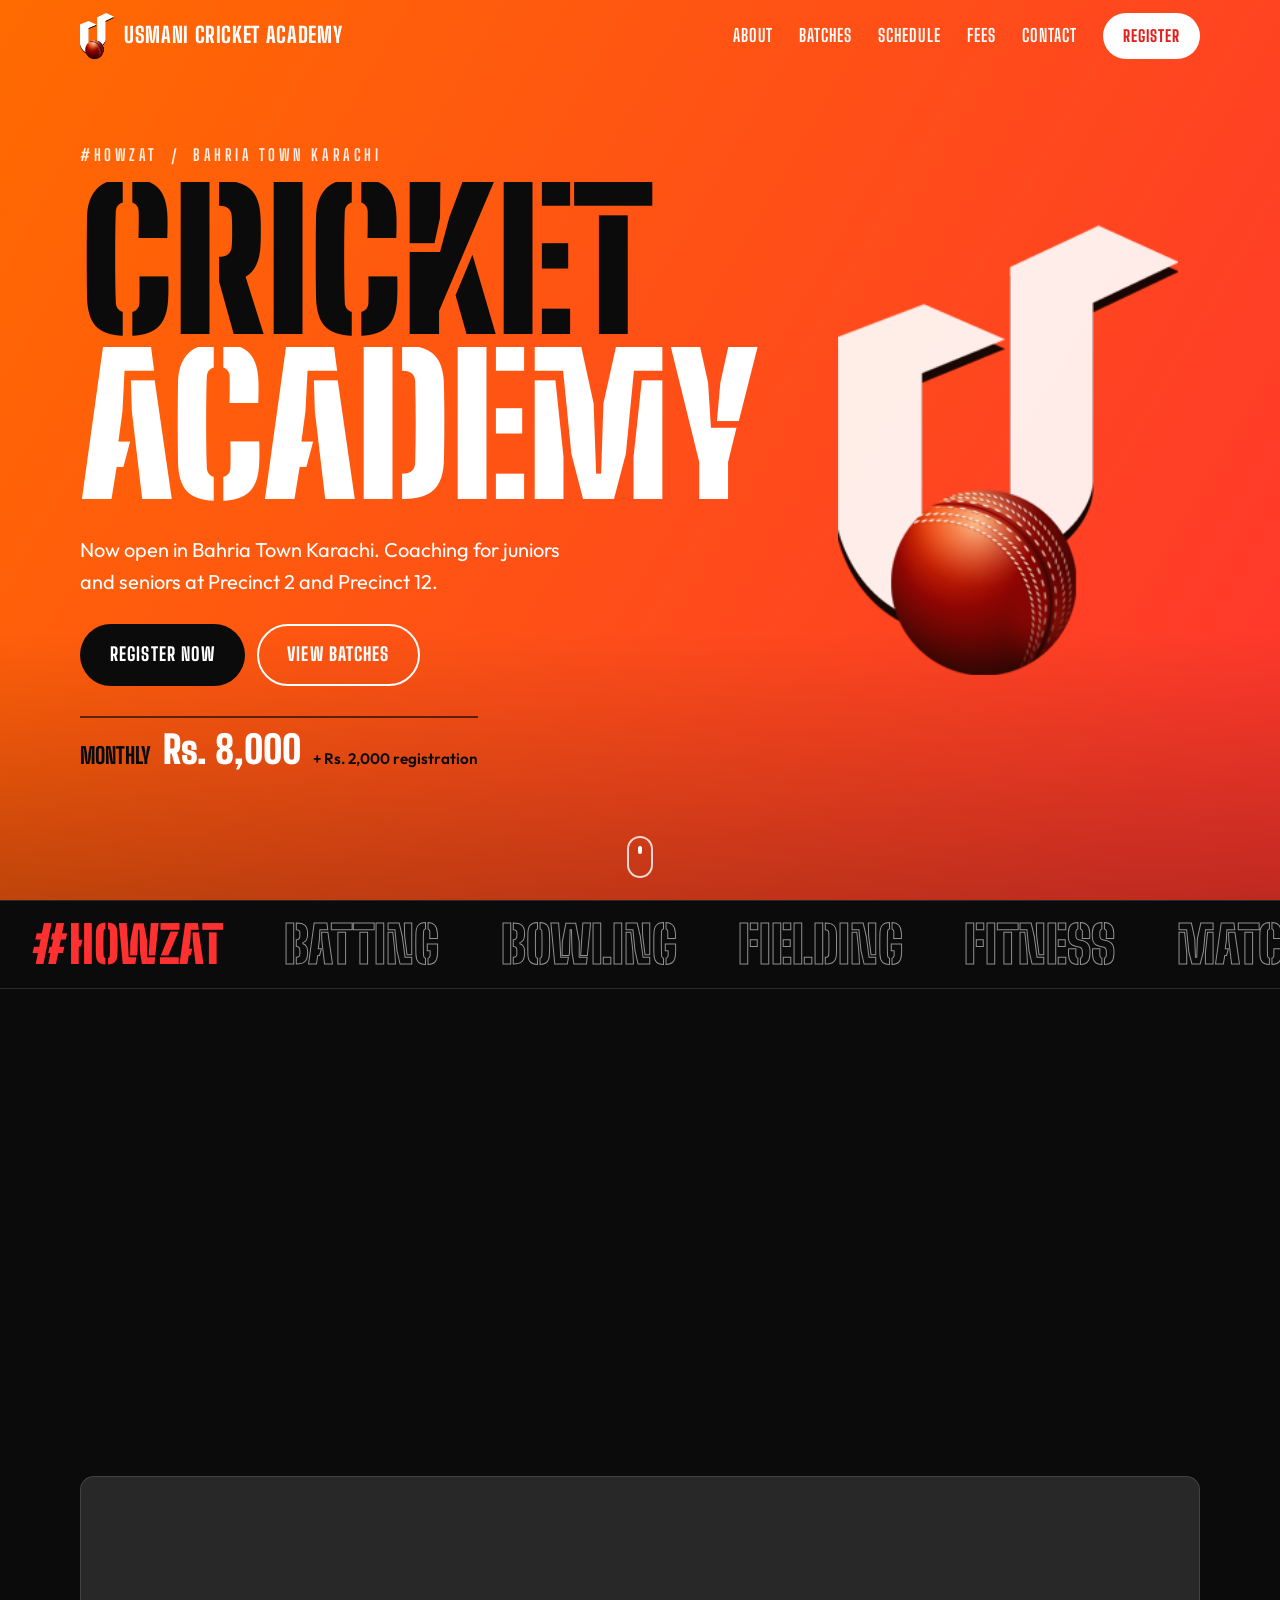
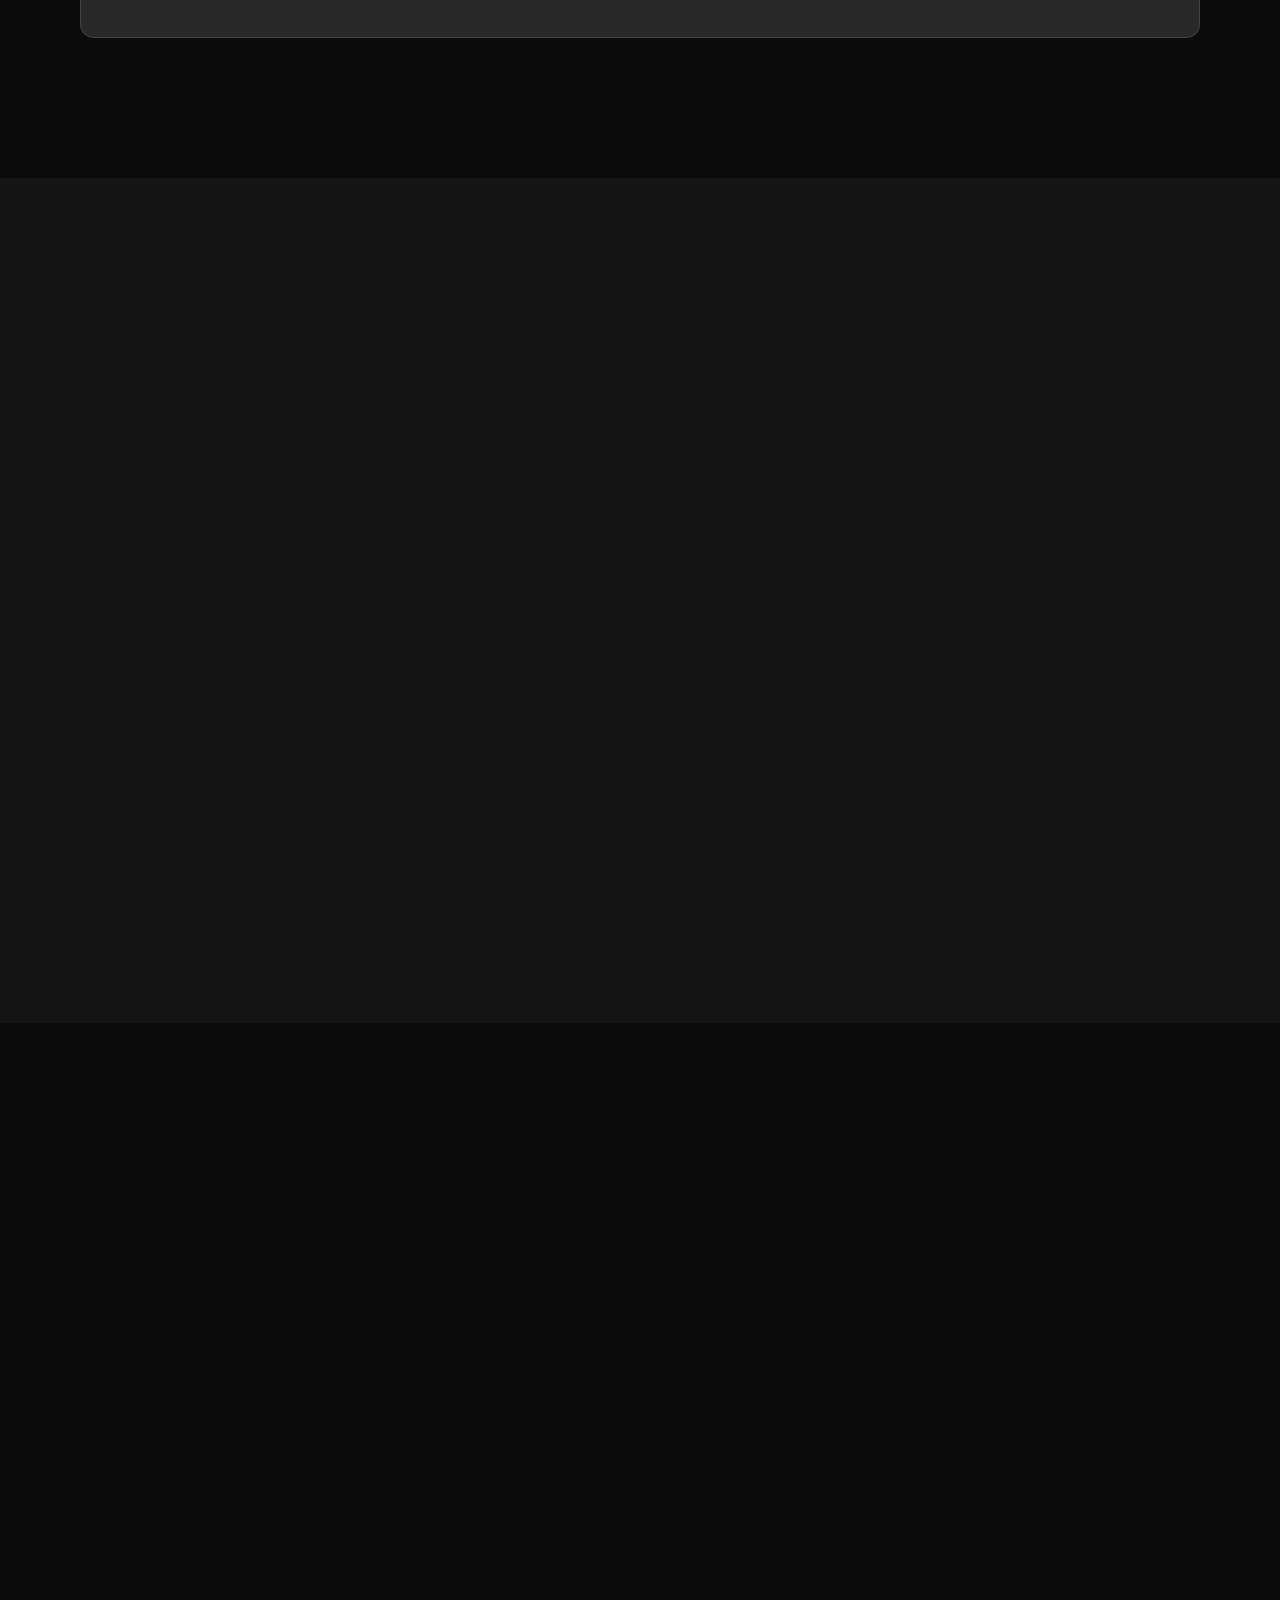
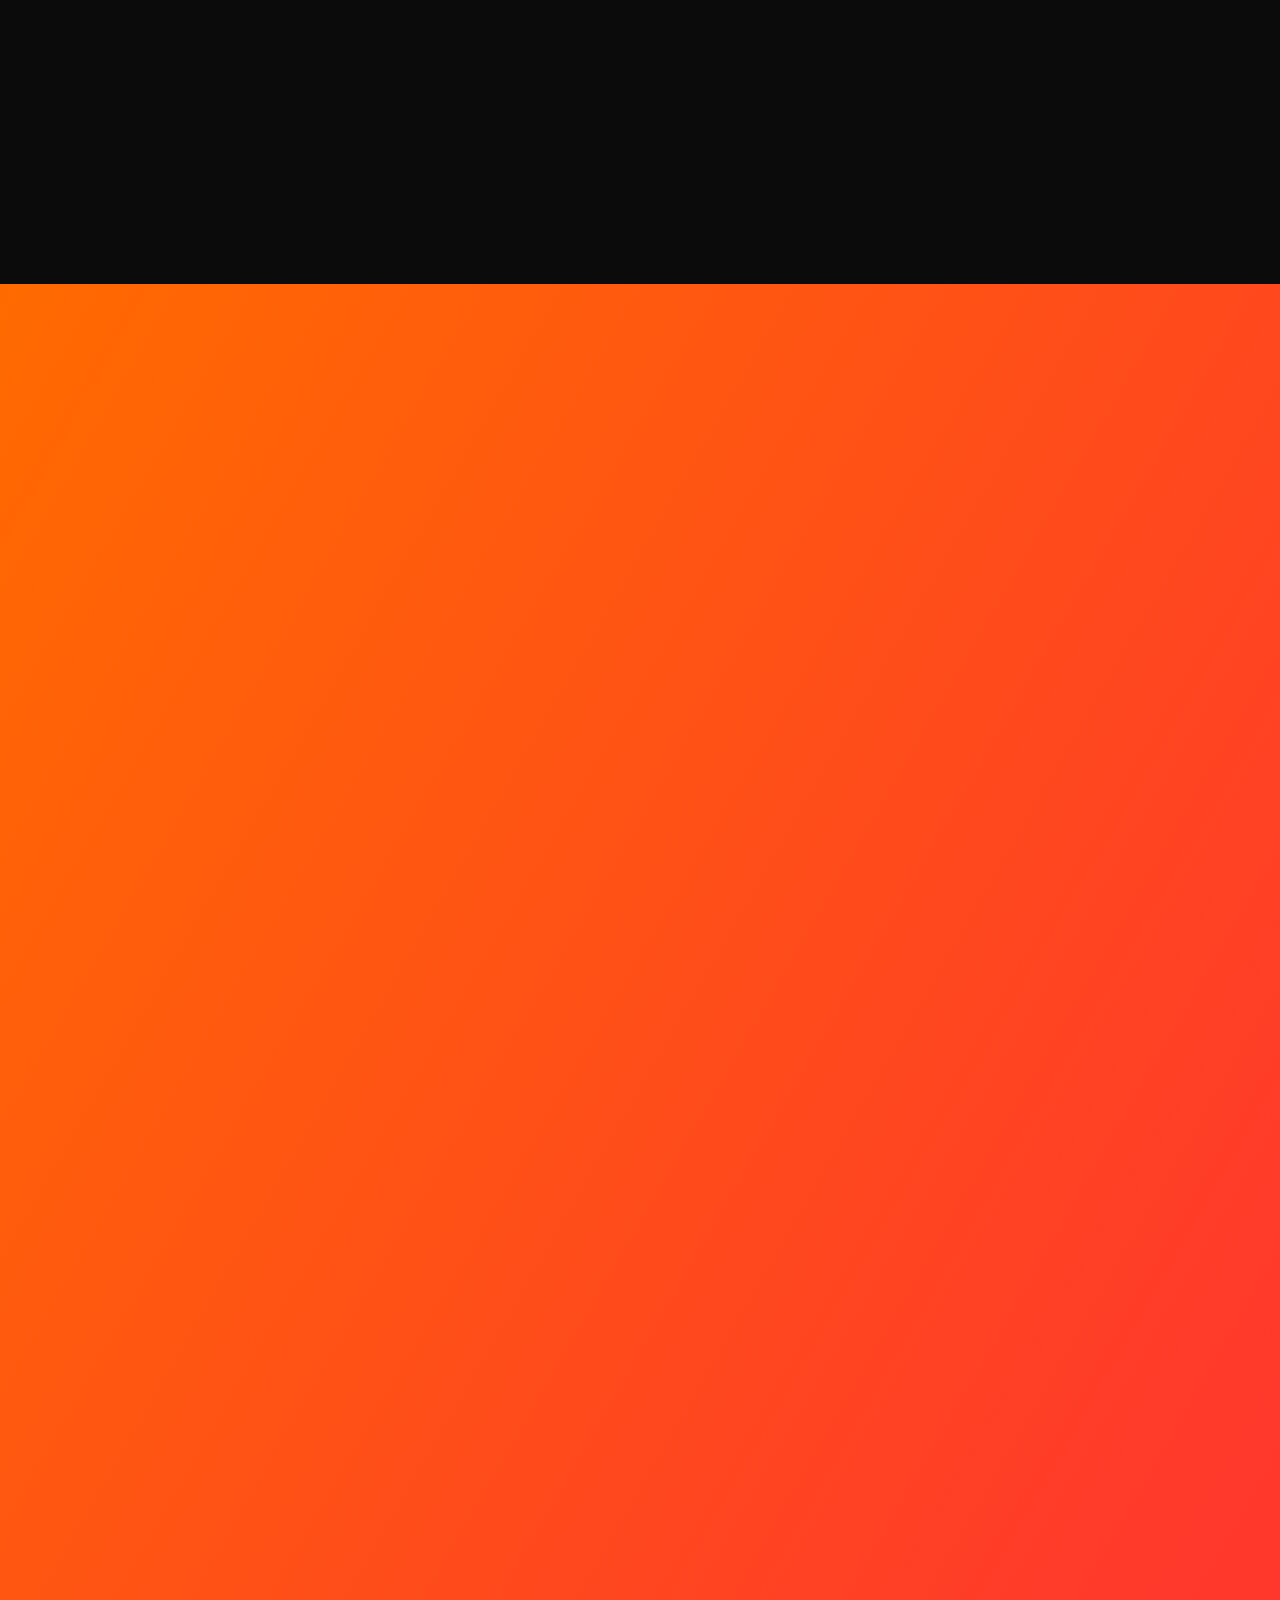
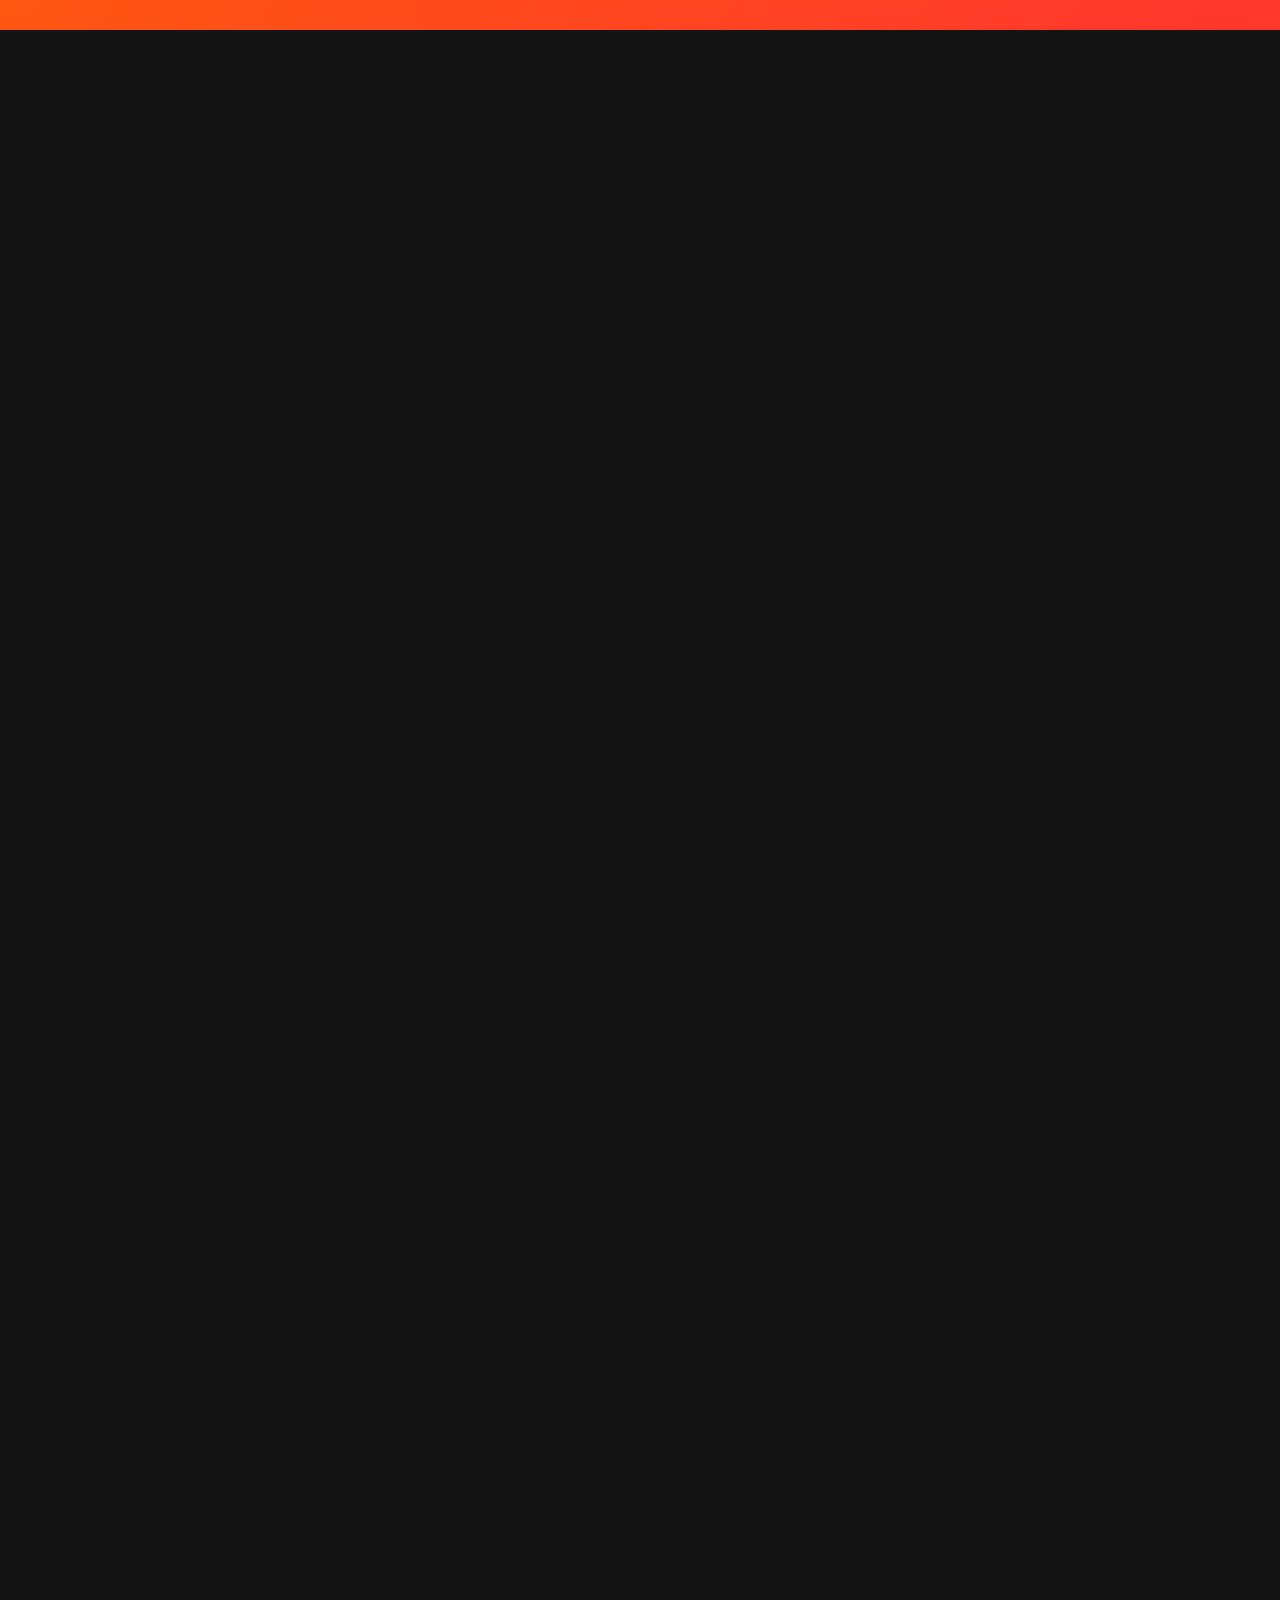
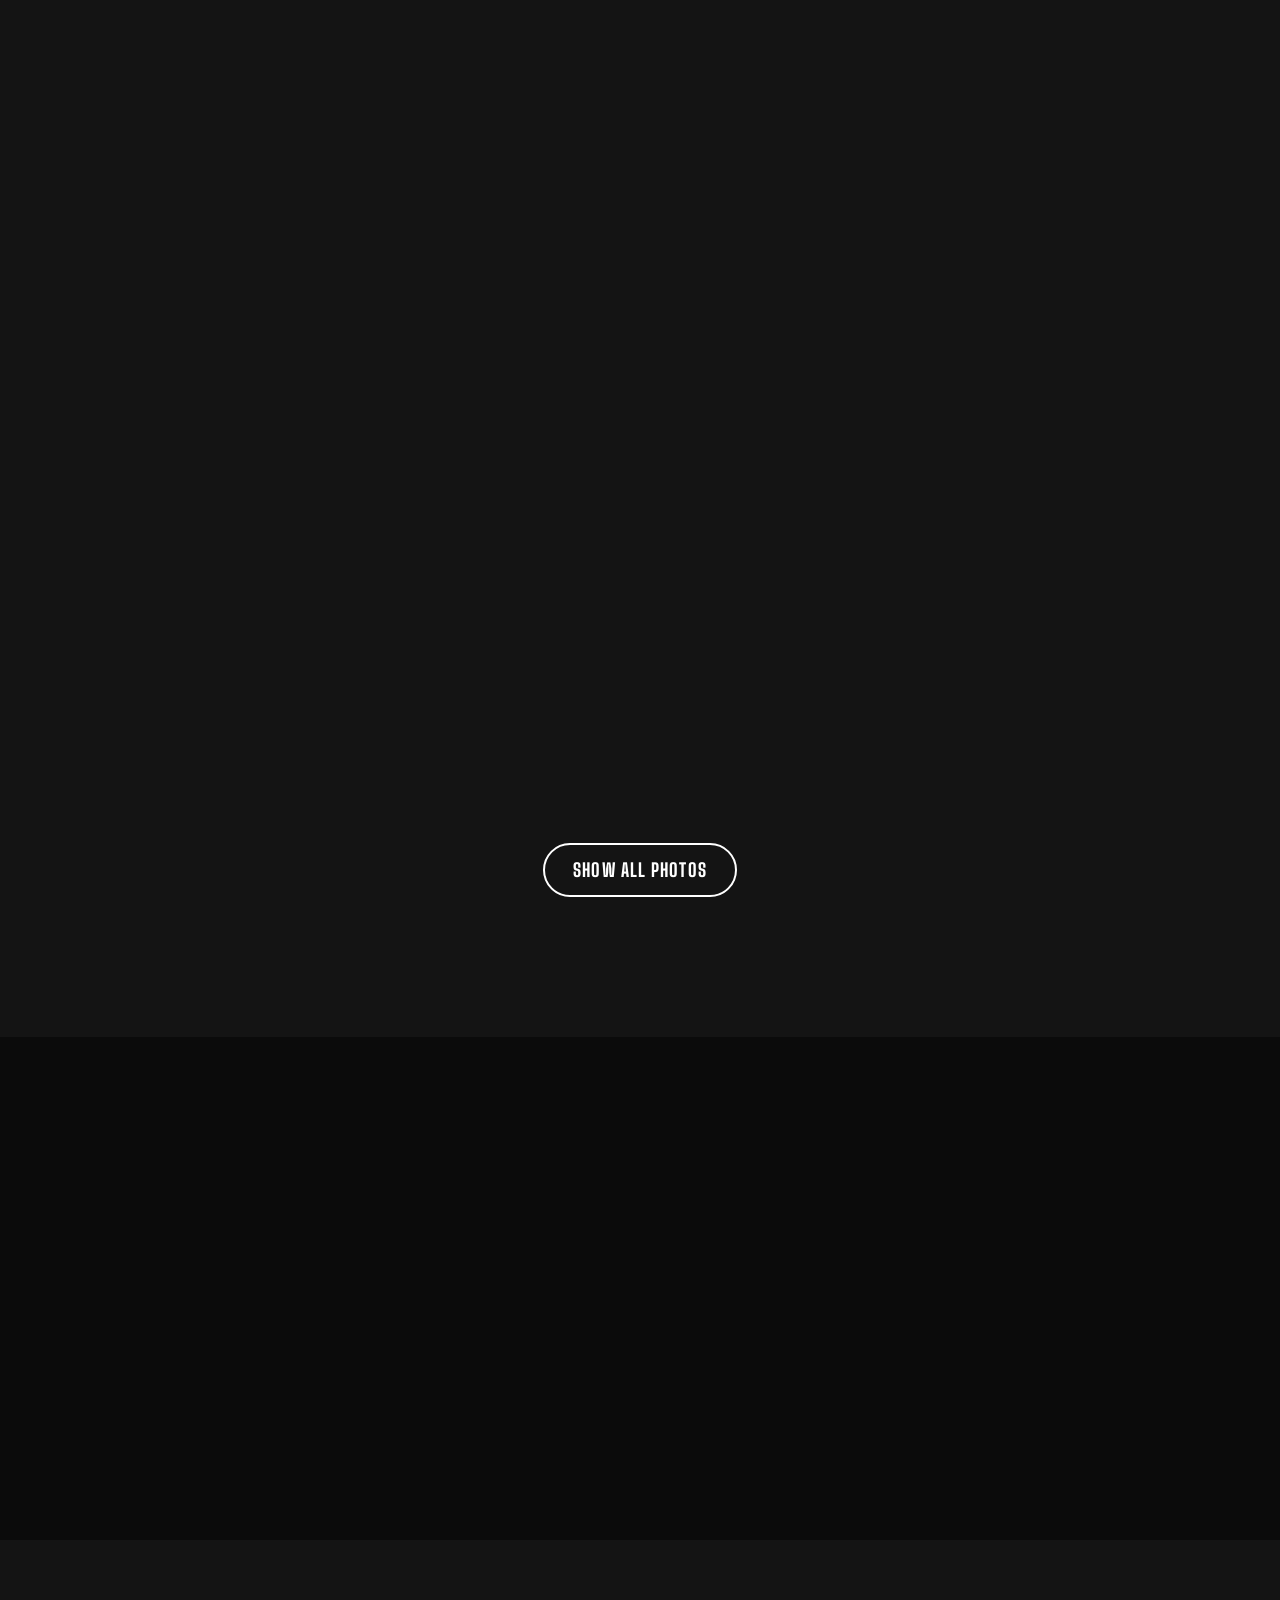
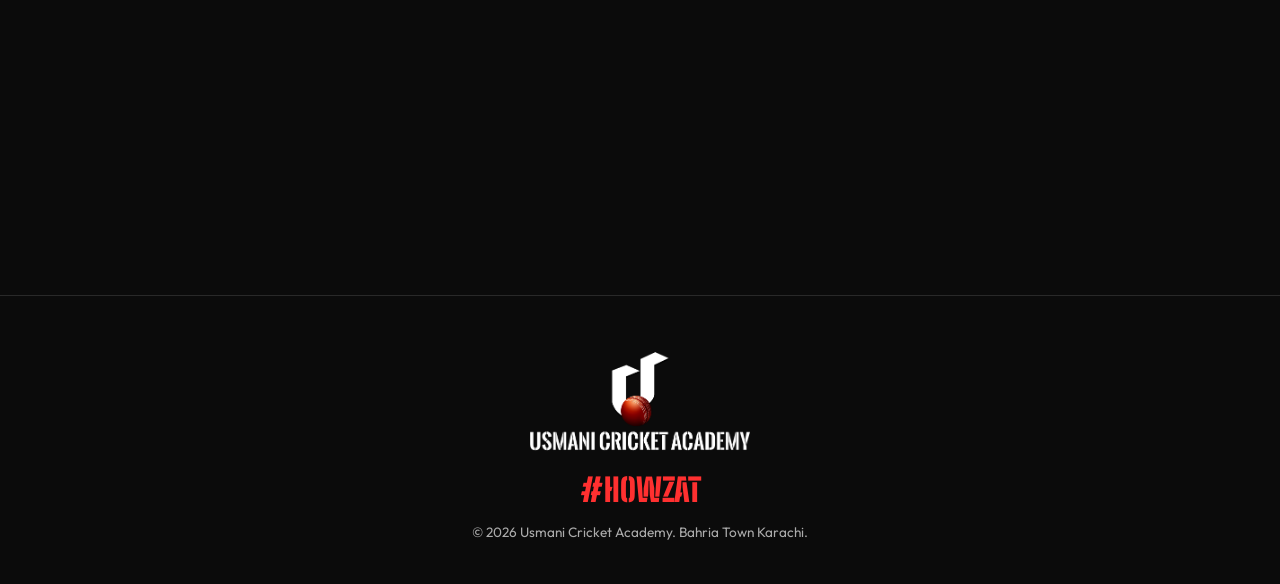
==== public_html/index.html @ 47848d58 "Add both UCA website designs for client preview Version 1 (academy brand) in public_html/ and versio" ====
<!doctype html>
<html lang="en">
<head>
  <meta charset="utf-8">
  <meta name="viewport" content="width=device-width, initial-scale=1">
  <title>Usmani Cricket Academy | Bahria Town Karachi</title>
  <meta name="description" content="Usmani Cricket Academy is now open in Bahria Town Karachi. Coaching batches at Precinct 2 and Precinct 12 for juniors and seniors. Rs. 2,000 registration, then Rs. 8,000 per month. Register now.">
  <meta name="theme-color" content="#0b0b0b">

  <meta property="og:type" content="website">
  <meta property="og:title" content="Usmani Cricket Academy | #HOWZAT">
  <meta property="og:description" content="Now open in Bahria Town Karachi. Register for coaching at Precinct 2 and Precinct 12.">
  <meta property="og:image" content="assets/img/og-image.jpg">

  <link rel="icon" type="image/png" sizes="32x32" href="assets/img/favicon-32.png">
  <link rel="apple-touch-icon" href="assets/img/apple-touch-icon.png">

  <link rel="preconnect" href="https://fonts.googleapis.com">
  <link rel="preconnect" href="https://fonts.gstatic.com" crossorigin>
  <link href="https://fonts.googleapis.com/css2?family=Big+Shoulders+Stencil+Display:wght@700;800;900&family=Big+Shoulders+Display:wght@700;800;900&family=Outfit:wght@300;400;500;600&display=swap" rel="stylesheet">

  <link rel="stylesheet" href="css/style.css">
  <script>document.documentElement.classList.add('js');</script>
</head>
<body>
  <a class="skip-link" href="#main">Skip to content</a>

  <!-- ============ HEADER ============ -->
  <header class="site-header" id="top">
    <div class="container header-inner">
      <a class="brand" href="#top" aria-label="Usmani Cricket Academy home">
        <img src="assets/img/mark-white.png" alt="" width="34" height="45">
        <span class="brand-text">Usmani <b>Cricket Academy</b></span>
      </a>
      <nav class="nav" id="nav" aria-label="Main">
        <a href="#about">About</a>
        <a href="#batches">Batches</a>
        <a href="#schedule">Schedule</a>
        <a href="#fees">Fees</a>
        <!-- <a href="#coaches">Coaches</a>  hidden until coach details are ready -->
        <a href="#contact">Contact</a>
        <a class="btn btn-sm" href="#register">Register</a>
      </nav>
      <button class="nav-toggle" aria-controls="nav" aria-expanded="false" aria-label="Open menu">
        <span></span><span></span>
      </button>
    </div>
  </header>

  <main id="main">

    <!-- ============ HERO (Three.js) ============ -->
    <section class="hero" id="hero">
      <canvas class="hero-canvas" id="hero-canvas" aria-hidden="true"></canvas>
      <img class="hero-fallback" src="assets/img/mark-white.png" alt="" aria-hidden="true">
      <div class="container hero-content">
        <p class="eyebrow hero-anim">#HOWZAT &nbsp;/&nbsp; Bahria Town Karachi</p>
        <h1 class="hero-title">
          <span class="line"><span class="hero-word dark">Cricket</span></span>
          <span class="line"><span class="hero-word">Academy</span></span>
        </h1>
        <p class="hero-sub hero-anim">Now open in Bahria Town Karachi. Coaching for juniors and seniors at Precinct 2 and Precinct 12.</p>
        <div class="hero-cta hero-anim">
          <a class="btn btn-dark" href="#register">Register now</a>
          <a class="btn btn-ghost" href="#batches">View batches</a>
        </div>
        <div class="hero-price hero-anim">
          <span class="label">Monthly</span>
          <span class="amount">Rs. 8,000</span>
          <span class="extra">+ Rs. 2,000 registration</span>
        </div>
      </div>
      <a class="scroll-cue" href="#about" aria-label="Scroll to About"><span></span></a>
    </section>

    <!-- ============ MARQUEE ============ -->
    <div class="marquee" aria-hidden="true">
      <div class="marquee-track">
        <span>#HOWZAT</span><span>Batting</span><span>Bowling</span><span>Fielding</span><span>Fitness</span><span>Match Play</span>
        <span>#HOWZAT</span><span>Batting</span><span>Bowling</span><span>Fielding</span><span>Fitness</span><span>Match Play</span>
      </div>
    </div>

    <!-- ============ ABOUT ============ -->
    <section class="section about" id="about">
      <div class="container about-grid">
        <div class="reveal">
          <p class="eyebrow">About the academy</p>
          <h2 class="section-title">Built for players who want to <span class="accent">get better</span>.</h2>
        </div>
        <div class="reveal">
          <p class="lead">Usmani Cricket Academy brings structured, professional cricket coaching to Bahria Town Karachi. Our sessions cover batting, bowling, fielding and fitness, with regular match practice so players learn to perform under pressure.</p>
        </div>
      </div>
      <div class="container">
        <div class="stats">
          <div class="stat reveal"><span class="stat-num" data-count="3">0</span><span class="stat-label">Batches</span></div>
          <div class="stat reveal"><span class="stat-num" data-count="2">0</span><span class="stat-label">Training grounds</span></div>
          <div class="stat reveal"><span class="stat-num" data-count="6">0</span><span class="stat-label">Training days a week</span></div>
          <div class="stat reveal"><span class="stat-num">2&frac12;<small>hr</small></span><span class="stat-label">Per session</span></div>
        </div>
      </div>
    </section>

    <!-- ============ BATCHES ============ -->
    <section class="section batches" id="batches">
      <div class="container">
        <div class="section-head reveal">
          <p class="eyebrow">Batches</p>
          <h2 class="section-title">Find your batch</h2>
        </div>
        <div class="batch-grid">
          <article class="batch-card reveal">
            <span class="batch-tag">All ages</span>
            <h3>Precinct 2 <small>Sports Complex (Dolphin)</small></h3>
            <ul class="batch-meta">
              <li><span>Days</span>Mon &middot; Tue &middot; Wed</li>
              <li><span>Time</span>3:30 pm to 6:00 pm</li>
              <li><span>Age</span>Open to all ages</li>
            </ul>
            <a class="batch-link" href="#register" data-batch="Precinct 2 - All ages">Join this batch &rarr;</a>
          </article>
          <article class="batch-card reveal">
            <span class="batch-tag">Under 14</span>
            <h3>Diamond <small>Precinct 12</small></h3>
            <ul class="batch-meta">
              <li><span>Days</span>Thu &middot; Fri &middot; Sat</li>
              <li><span>Time</span>3:30 pm to 6:00 pm</li>
              <li><span>Age</span>Under 14 years</li>
            </ul>
            <a class="batch-link" href="#register" data-batch="Diamond - Precinct 12 (Under 14)">Join this batch &rarr;</a>
          </article>
          <article class="batch-card reveal">
            <span class="batch-tag">14+</span>
            <h3>Platinum <small>Precinct 12</small></h3>
            <ul class="batch-meta">
              <li><span>Days</span>Mon &middot; Tue &middot; Wed</li>
              <li><span>Time</span>3:30 pm to 6:00 pm</li>
              <li><span>Age</span>Above 14 years</li>
            </ul>
            <a class="batch-link" href="#register" data-batch="Platinum - Precinct 12 (14+)">Join this batch &rarr;</a>
          </article>
        </div>
      </div>
    </section>

    <!-- ============ SCHEDULE ============ -->
    <section class="section schedule" id="schedule">
      <div class="container">
        <div class="section-head reveal">
          <p class="eyebrow">Weekly schedule</p>
          <h2 class="section-title">Every session runs <span class="accent">3:30 to 6:00 pm</span></h2>
        </div>
        <div class="table-wrap reveal">
          <table class="schedule-table">
            <thead>
              <tr><th scope="col">Batch</th><th scope="col">Mon</th><th scope="col">Tue</th><th scope="col">Wed</th><th scope="col">Thu</th><th scope="col">Fri</th><th scope="col">Sat</th></tr>
            </thead>
            <tbody>
              <tr><th scope="row">Precinct 2<small>All ages</small></th><td class="on">&#9679;</td><td class="on">&#9679;</td><td class="on">&#9679;</td><td></td><td></td><td></td></tr>
              <tr><th scope="row">Diamond<small>P12 &middot; Under 14</small></th><td></td><td></td><td></td><td class="on">&#9679;</td><td class="on">&#9679;</td><td class="on">&#9679;</td></tr>
              <tr><th scope="row">Platinum<small>P12 &middot; 14+</small></th><td class="on">&#9679;</td><td class="on">&#9679;</td><td class="on">&#9679;</td><td></td><td></td><td></td></tr>
            </tbody>
          </table>
        </div>
      </div>
    </section>

    <!-- ============ FEES ============ -->
    <section class="section fees" id="fees">
      <div class="container fees-inner">
        <div class="reveal">
          <p class="eyebrow">Fees</p>
          <h2 class="section-title">Fees &amp; payment</h2>
          <p class="lead">A one-time registration fee to join, then one monthly fee. The same fees apply to every batch and location.</p>
        </div>
        <div class="fee-card reveal">
          <div class="fee-reg"><span>Registration <small>one time</small></span><b>Rs. 2,000</b></div>
          <span class="fee-label">Monthly</span>
          <span class="fee-amount"><small>Rs.</small>8,000</span>
          <ul class="fee-list">
            <li>3 sessions a week</li>
            <li>2&frac12; hours per session</li>
            <li>Batting, bowling, fielding and fitness</li>
            <li>Match practice</li>
          </ul>
          <a class="btn btn-red btn-block" href="#register">Register now</a>
        </div>
        <div class="pay-card reveal" id="pay">
          <img src="assets/img/payment-qr.jpg" alt="UBL payment QR code for Usmani Cricket Academy, till code 770387204" width="718" height="758" loading="lazy">
          <div class="pay-text">
            <p class="eyebrow">Pay online</p>
            <h3>Scan to pay</h3>
            <p>Scan the QR code with any Pakistani banking or wallet app that supports Raast. You can also pay to the till code.</p>
            <p class="till">Till code <b>770387204</b></p>
            <p class="pay-note">After paying, send your receipt to us on <a href="https://wa.me/923009382539" target="_blank" rel="noopener">WhatsApp</a> with the player's name.</p>
            <a class="btn btn-dark" href="assets/img/payment-qr.jpg" download="UCA-payment-QR.jpg">Save QR code</a>
          </div>
        </div>
      </div>
    </section>

    <!-- ============ COACHES (placeholder) ============ -->
    <!-- Hidden for now: remove the "hidden" attribute (and restore the nav link) to show it again -->
    <section class="section coaches" id="coaches" hidden>
      <div class="container">
        <div class="section-head reveal">
          <p class="eyebrow">Coaches</p>
          <h2 class="section-title">Meet the coaches</h2>
        </div>
        <div class="coach-grid">
          <article class="coach-card reveal">
            <div class="coach-photo"><span>Photo</span></div>
            <h3>Coach Name</h3>
            <p class="coach-role">Head Coach</p>
            <p>Short bio: playing background, coaching certifications and years of experience.</p>
          </article>
          <article class="coach-card reveal">
            <div class="coach-photo"><span>Photo</span></div>
            <h3>Coach Name</h3>
            <p class="coach-role">Batting Coach</p>
            <p>Short bio: playing background, coaching certifications and years of experience.</p>
          </article>
          <article class="coach-card reveal">
            <div class="coach-photo"><span>Photo</span></div>
            <h3>Coach Name</h3>
            <p class="coach-role">Bowling Coach</p>
            <p>Short bio: playing background, coaching certifications and years of experience.</p>
          </article>
        </div>
      </div>
    </section>

    <!-- ============ GALLERY ============ -->
    <section class="section gallery" id="gallery">
      <div class="container">
        <div class="section-head reveal">
          <p class="eyebrow">Gallery</p>
          <h2 class="section-title">On the ground</h2>
        </div>
        <div class="gallery-grid">
          <figure class="g-item g-tall g-video reveal">
            <video src="assets/video/training.mp4" poster="assets/video/training-poster.jpg" muted loop playsinline preload="metadata" aria-label="Training session at the academy ground"></video>
            <button class="g-sound" type="button" aria-pressed="false">Sound off</button>
          </figure>
          <a class="g-item g-wide reveal" href="assets/photos/players-squad.jpg"><img src="assets/photos/players-squad.jpg" alt="Academy players lined up in orange UCA kit" loading="lazy"></a>
          <a class="g-item g-tall reveal" href="assets/photos/coach-with-player.jpg"><img src="assets/photos/coach-with-player.jpg" alt="Coach presenting a ball to a young batter under the lights" loading="lazy"></a>
          <a class="g-item g-tall reveal" href="assets/photos/young-players.jpg"><img src="assets/photos/young-players.jpg" alt="Two young players shaking hands on the pitch" loading="lazy"></a>
          <a class="g-item g-tall reveal" href="assets/photos/bowling-practice.jpg"><img src="assets/photos/bowling-practice.jpg" alt="Bowling practice on the net pitch" loading="lazy"></a>
          <a class="g-item g-wide reveal" href="assets/photos/ground-night.jpg"><img src="assets/photos/ground-night.jpg" alt="Aerial view of the floodlit Precinct 12 ground at night" loading="lazy"></a>
          <a class="g-item g-tall reveal" href="assets/photos/young-players-2.jpg"><img src="assets/photos/young-players-2.jpg" alt="Coach handing a ball to a junior player at evening practice" loading="lazy"></a>
          <a class="g-item g-big reveal" href="assets/photos/coach-with-players.jpg"><img src="assets/photos/coach-with-players.jpg" alt="Coach with a group of junior players" loading="lazy"></a>
        </div>
        <h3 class="gallery-sub reveal">Match days &amp; team photos</h3>
        <div class="masonry reveal" id="masonry">
          <a class="m-item" href="assets/photos/academy-01.jpg"><img src="assets/photos/academy-01.jpg" alt="Junior players in orange kit sitting on the pavilion steps" width="1400" height="788" loading="lazy"></a>
          <a class="m-item" href="assets/photos/academy-02.jpg"><img src="assets/photos/academy-02.jpg" alt="Young batter in a red helmet playing a shot" width="1128" height="706" loading="lazy"></a>
          <a class="m-item" href="assets/photos/academy-03.jpg"><img src="assets/photos/academy-03.jpg" alt="Junior player holding a trophy on the ground" width="787" height="1400" loading="lazy"></a>
          <a class="m-item" href="assets/photos/academy-04.jpg"><img src="assets/photos/academy-04.jpg" alt="Junior batter in orange kit, padded up" width="654" height="1400" loading="lazy"></a>
          <a class="m-item" href="assets/photos/academy-05.jpg"><img src="assets/photos/academy-05.jpg" alt="Coach presenting an award to a junior player" width="720" height="1280" loading="lazy"></a>
          <a class="m-item" href="assets/photos/academy-06.jpg"><img src="assets/photos/academy-06.jpg" alt="Squad in white kit and orange caps with their coaches" width="1280" height="720" loading="lazy"></a>
          <a class="m-item" href="assets/photos/academy-07.jpg"><img src="assets/photos/academy-07.jpg" alt="Academy squad lined up in front of the pavilion" width="960" height="1280" loading="lazy"></a>
          <a class="m-item" href="assets/photos/academy-08.jpg"><img src="assets/photos/academy-08.jpg" alt="Junior squad sitting on the pavilion steps" width="1280" height="960" loading="lazy"></a>
          <a class="m-item" href="assets/photos/academy-09.jpg"><img src="assets/photos/academy-09.jpg" alt="Junior squad sitting on the pavilion steps, smiling" width="1280" height="960" loading="lazy"></a>
          <a class="m-item" href="assets/photos/academy-10.jpg"><img src="assets/photos/academy-10.jpg" alt="The whole academy lined up on the outfield" width="1280" height="720" loading="lazy"></a>
          <a class="m-item" href="assets/photos/academy-11.jpg"><img src="assets/photos/academy-11.jpg" alt="Players, coaches and parents lined up on the ground" width="1280" height="720" loading="lazy"></a>
          <a class="m-item" href="assets/photos/academy-12.jpg"><img src="assets/photos/academy-12.jpg" alt="Squad in orange kit, front row kneeling" width="1280" height="960" loading="lazy"></a>
          <a class="m-item" href="assets/photos/academy-13.jpg"><img src="assets/photos/academy-13.jpg" alt="Squad in orange kit on the outfield with palm trees behind" width="1280" height="960" loading="lazy"></a>
          <a class="m-item" href="assets/photos/academy-14.jpg"><img src="assets/photos/academy-14.jpg" alt="Batter in white kit driving the ball" width="1222" height="732" loading="lazy"></a>
          <a class="m-item" href="assets/photos/academy-15.jpg"><img src="assets/photos/academy-15.jpg" alt="Bowler running in with the umpire watching" width="1128" height="706" loading="lazy"></a>
          <a class="m-item" href="assets/photos/academy-16.jpg"><img src="assets/photos/academy-16.jpg" alt="Batter in orange kit at the crease" width="1280" height="960" loading="lazy"></a>
          <a class="m-item" href="assets/photos/academy-17.jpg"><img src="assets/photos/academy-17.jpg" alt="Squad in white kit and orange caps, front row kneeling" width="1280" height="720" loading="lazy"></a>
          <a class="m-item" href="assets/photos/academy-18.jpg"><img src="assets/photos/academy-18.jpg" alt="Bowler in white kit delivering the ball" width="1128" height="706" loading="lazy"></a>
        </div>
        <button class="btn btn-ghost more-btn" type="button" aria-controls="masonry" aria-expanded="false">Show all photos</button>
      </div>
    </section>

    <dialog class="lightbox" id="lightbox" aria-label="Photo viewer">
      <img src="" alt="">
      <button class="lightbox-close" type="button" aria-label="Close">&times;</button>
    </dialog>

    <!-- ============ PARTNERS ============ -->
    <section class="section partners" id="partners">
      <div class="container partners-inner reveal">
        <p class="eyebrow">Partner &amp; sponsor</p>
        <img src="assets/img/partner-btl.png" alt="Bahria Town Locals" width="262" height="311" loading="lazy">
        <p>Proudly supported by <b>Bahria Town Locals</b>.</p>
      </div>
    </section>

    <!-- ============ REGISTER ============ -->
    <section class="section register" id="register">
      <div class="container register-grid">
        <div class="reveal">
          <p class="eyebrow">Registration</p>
          <h2 class="section-title">Register now</h2>
          <p class="lead">Fill in the form and we'll call you back to confirm your batch. You can also call or WhatsApp us. The Rs. 2,000 registration fee and first month can be paid by <a href="#pay">QR code</a>.</p>
          <ul class="quick-contact">
            <li><a href="tel:+923009382539">+92 300 938 2539</a></li>
            <li><a href="tel:+923312228992">+92 331 222 8992</a></li>
            <li><a href="https://wa.me/923009382539" target="_blank" rel="noopener">Message us on WhatsApp</a></li>
          </ul>
        </div>
        <form class="reg-form reveal" id="reg-form" action="register.php" method="post" novalidate>
          <div class="field">
            <label for="f-name">Player name</label>
            <input id="f-name" name="name" type="text" autocomplete="name" required maxlength="100">
          </div>
          <div class="field-row">
            <div class="field">
              <label for="f-age">Age</label>
              <input id="f-age" name="age" type="number" min="4" max="60" inputmode="numeric" required>
            </div>
            <div class="field">
              <label for="f-phone">Phone / WhatsApp</label>
              <input id="f-phone" name="phone" type="tel" autocomplete="tel" required maxlength="20" placeholder="03XX XXXXXXX">
            </div>
          </div>
          <div class="field">
            <label for="f-guardian">Parent / guardian name <span class="opt">(if under 18)</span></label>
            <input id="f-guardian" name="guardian" type="text" maxlength="100">
          </div>
          <div class="field">
            <label for="f-email">Email <span class="opt">(optional)</span></label>
            <input id="f-email" name="email" type="email" autocomplete="email" maxlength="120">
          </div>
          <div class="field">
            <label for="f-batch">Batch</label>
            <select id="f-batch" name="batch" required>
              <option value="">Select a batch</option>
              <option>Precinct 2 - All ages</option>
              <option>Diamond - Precinct 12 (Under 14)</option>
              <option>Platinum - Precinct 12 (14+)</option>
            </select>
          </div>
          <div class="field">
            <label for="f-msg">Anything we should know? <span class="opt">(optional)</span></label>
            <textarea id="f-msg" name="message" rows="3" maxlength="1000"></textarea>
          </div>
          <!-- honeypot -->
          <div class="hp" aria-hidden="true"><label>Leave empty<input name="website" tabindex="-1" autocomplete="off"></label></div>
          <button class="btn btn-red btn-block" type="submit">Send registration</button>
          <p class="form-status" role="status" aria-live="polite"></p>
        </form>
      </div>
    </section>

    <!-- ============ CONTACT ============ -->
    <section class="section contact" id="contact">
      <div class="container contact-grid">
        <div class="reveal">
          <p class="eyebrow">Contact</p>
          <h2 class="section-title">Find us</h2>
          <dl class="contact-list">
            <dt>Office</dt>
            <dd>Plot 282, Liberty Commercial,<br>Precinct 4, Bahria Town, Karachi</dd>
            <dt>Training grounds</dt>
            <dd>Precinct 2 (Sports Complex, Dolphin) and Precinct 12, Bahria Town Karachi</dd>
            <dt>Phone</dt>
            <dd><a href="tel:+923009382539">+92 300 938 2539</a><br><a href="tel:+923312228992">+92 331 222 8992</a></dd>
            <dt>Email</dt>
            <dd><a href="mailto:usmanicricketacademy@gmail.com">usmanicricketacademy@gmail.com</a></dd>
          </dl>
          <!-- PLACEHOLDER: replace # with real social profile URLs -->
          <div class="socials">
            <a href="#">Facebook</a>
            <a href="#">Instagram</a>
            <a href="#">YouTube</a>
          </div>
        </div>
        <div class="map reveal">
          <!-- PLACEHOLDER: swap for the exact Google Maps embed of the academy -->
          <iframe title="Map of Liberty Commercial, Bahria Town Karachi" loading="lazy" referrerpolicy="no-referrer-when-downgrade"
            src="https://maps.google.com/maps?q=Liberty%20Commercial%20Precinct%204%20Bahria%20Town%20Karachi&z=15&output=embed"></iframe>
        </div>
      </div>
    </section>
  </main>

  <!-- ============ FOOTER ============ -->
  <footer class="site-footer">
    <div class="container footer-inner">
      <img src="assets/img/logo-white.png" alt="Usmani Cricket Academy" width="220" height="99" loading="lazy">
      <p class="footer-tag">#HOWZAT</p>
      <p class="footer-small">&copy; <span id="year">2026</span> Usmani Cricket Academy. Bahria Town Karachi.</p>
    </div>
  </footer>

  <script src="https://cdnjs.cloudflare.com/ajax/libs/gsap/3.12.5/gsap.min.js"></script>
  <script src="https://cdnjs.cloudflare.com/ajax/libs/gsap/3.12.5/ScrollTrigger.min.js"></script>
  <script src="js/main.js"></script>
  <script src="js/hero.js"></script>
</body>
</html>
---- public_html/css/style.css ----
/* ==========================================================
   Usmani Cricket Academy
   ========================================================== */

:root {
  --red: #ff3030;
  --red-deep: #e3201b;
  --orange: #ff6a00;
  --ink: #0b0b0b;
  --ink-2: #141414;
  --ink-3: #1e1e1e;
  --line: rgba(255, 255, 255, 0.12);
  --white: #ffffff;
  --muted: rgba(255, 255, 255, 0.66);

  --grad: linear-gradient(120deg, #ff6a00 0%, #ff3a2a 45%, #ff3030 60%, #ff6a00 100%);

  --f-display: "Big Shoulders Stencil Display", "Big Shoulders Display", Impact, sans-serif;
  --f-head: "Big Shoulders Display", Impact, sans-serif;
  --f-body: "Outfit", system-ui, -apple-system, "Segoe UI", sans-serif;

  --gutter: clamp(16px, 4vw, 40px);
  --radius: 14px;
  --header-h: 72px;
}

*, *::before, *::after { box-sizing: border-box; }

html { scroll-behavior: smooth; scroll-padding-top: var(--header-h); }
@media (prefers-reduced-motion: reduce) { html { scroll-behavior: auto; } }

body {
  margin: 0;
  background: var(--ink);
  color: var(--white);
  font-family: var(--f-body);
  font-size: 17px;
  line-height: 1.6;
  -webkit-font-smoothing: antialiased;
  overflow-x: hidden;
}

img { max-width: 100%; height: auto; display: block; }
a { color: inherit; }
h1, h2, h3 { margin: 0; line-height: 0.95; font-weight: 800; }
p { margin: 0 0 1em; }

.container { width: 100%; max-width: 1200px; margin: 0 auto; padding: 0 var(--gutter); }

.skip-link {
  position: absolute; left: -999px; top: 8px; z-index: 100;
  background: var(--white); color: var(--ink); padding: 8px 14px; border-radius: 6px;
}
.skip-link:focus { left: 8px; }

:focus-visible { outline: 2px solid var(--orange); outline-offset: 3px; }

/* ---------- Buttons ---------- */
.btn {
  display: inline-flex; align-items: center; justify-content: center; gap: .5em;
  padding: 14px 28px;
  border: 2px solid transparent; border-radius: 999px;
  font-family: var(--f-head); font-weight: 800; font-size: 1.15rem; letter-spacing: .06em; text-transform: uppercase;
  text-decoration: none; cursor: pointer;
  transition: transform .25s ease, background-color .25s ease, color .25s ease, border-color .25s ease;
}
.btn:hover { transform: translateY(-2px); }
.btn-sm { padding: 8px 18px; font-size: 1rem; }
.btn-dark { background: var(--ink); color: var(--white); }
.btn-dark:hover { background: var(--white); color: var(--ink); }
.btn-ghost { border-color: var(--white); color: var(--white); }
.btn-ghost:hover { background: var(--white); color: var(--red-deep); }
.btn-red { background: var(--red); color: var(--white); }
.btn-red:hover { background: var(--orange); }
.btn-block { width: 100%; }

/* ---------- Header ---------- */
.site-header {
  position: fixed; inset: 0 0 auto 0; z-index: 50;
  height: var(--header-h);
}
/* Blur lives on a pseudo-element: backdrop-filter on the header itself would
   become the containing block for the fixed mobile nav. */
.site-header::before {
  content: ""; position: absolute; inset: 0; z-index: -1; opacity: 0;
  background: rgba(11, 11, 11, .82); backdrop-filter: blur(12px); -webkit-backdrop-filter: blur(12px);
  border-bottom: 1px solid var(--line); transition: opacity .3s ease;
}
.site-header.scrolled::before { opacity: 1; }
.header-inner { height: 100%; display: flex; align-items: center; justify-content: space-between; gap: 24px; }

.brand { display: flex; align-items: center; gap: 10px; text-decoration: none; }
.brand img { width: 34px; height: auto; }
.brand-text { font-family: var(--f-head); font-size: 1.35rem; font-weight: 800; text-transform: uppercase; letter-spacing: .03em; line-height: 1; }
.brand-text b { font-weight: 800; }

.nav { display: flex; align-items: center; gap: 26px; }
.nav a:not(.btn) {
  font-family: var(--f-head); font-weight: 700; font-size: 1.1rem; text-transform: uppercase; letter-spacing: .06em;
  text-decoration: none; position: relative;
}
.nav a:not(.btn)::after {
  content: ""; position: absolute; left: 0; right: 0; bottom: -4px; height: 2px; background: currentColor;
  transform: scaleX(0); transform-origin: left; transition: transform .25s ease;
}
.nav a:not(.btn):hover::after { transform: scaleX(1); }
.nav .btn { background: var(--white); color: var(--red-deep); }
.site-header.scrolled .nav .btn { background: var(--red); color: var(--white); }

.nav-toggle { display: none; width: 44px; height: 44px; background: none; border: 0; cursor: pointer; position: relative; }
.nav-toggle span { position: absolute; left: 10px; right: 10px; height: 2px; background: var(--white); transition: transform .3s ease, top .3s ease; }
.nav-toggle span:first-child { top: 17px; }
.nav-toggle span:last-child { top: 25px; }
.nav-open .nav-toggle span:first-child { top: 21px; transform: rotate(45deg); }
.nav-open .nav-toggle span:last-child { top: 21px; transform: rotate(-45deg); }

@media (max-width: 900px) {
  .nav-toggle { display: block; z-index: 2; }
  .nav {
    position: fixed; inset: 0; flex-direction: column; justify-content: center; gap: 22px;
    background: var(--ink); transform: translateY(-100%); visibility: hidden;
    transition: transform .45s cubic-bezier(.7,0,.2,1), visibility 0s .45s;
  }
  .nav-open .nav { visibility: visible; transition: transform .45s cubic-bezier(.7,0,.2,1); }
  .nav a:not(.btn) { font-size: 2.2rem; }
  .nav-open .nav { transform: none; }
  .brand-text { font-size: 1.15rem; }
}

/* ---------- Hero ---------- */
.hero {
  position: relative; min-height: 100vh; min-height: 100svh;
  display: flex; align-items: center;
  background: var(--grad); background-size: 200% 200%;
  animation: heroShift 14s ease-in-out infinite alternate;
  overflow: hidden; isolation: isolate;
  padding: calc(var(--header-h) + 24px) 0 80px;
}
@keyframes heroShift { to { background-position: 100% 50%; } }
.hero::after { /* vignette at the bottom, blends into the marquee */
  content: ""; position: absolute; inset: auto 0 0 0; height: 30%; z-index: -1;
  background: linear-gradient(to bottom, transparent, rgba(0,0,0,.25));
}
.hero-canvas { position: absolute; inset: 0; width: 100%; height: 100%; z-index: -1; }
.hero-fallback {
  position: absolute; right: 8%; top: 50%; width: min(32vw, 340px); transform: translateY(-50%);
  z-index: -1; opacity: .9; display: none;
}
.no-webgl .hero-fallback { display: block; }

.hero-content { position: relative; }
.eyebrow {
  font-family: var(--f-head); font-weight: 700; font-size: 1rem; letter-spacing: .22em; text-transform: uppercase;
  color: var(--muted); margin-bottom: 14px;
}
.hero .eyebrow { color: rgba(255,255,255,.9); }

.hero-title { font-family: var(--f-display); font-weight: 900; text-transform: uppercase; font-size: clamp(4.2rem, 15vw, 12.5rem); line-height: .82; letter-spacing: -.005em; margin-bottom: 22px; }
.hero-title .line { display: block; overflow: hidden; padding-bottom: .04em; }
.hero-word { display: inline-block; }
.hero-word.dark { color: var(--ink); }

.hero-sub { max-width: 30rem; font-size: clamp(1.05rem, 1.6vw, 1.25rem); font-weight: 400; }
.hero-cta { display: flex; flex-wrap: wrap; gap: 12px; margin: 26px 0 30px; }

.hero-price { display: inline-flex; align-items: baseline; gap: 12px; border-top: 2px solid rgba(0,0,0,.6); padding-top: 12px; }
.hero-price .label { font-family: var(--f-head); font-weight: 800; font-size: 1.4rem; text-transform: uppercase; color: var(--ink); }
.hero-price .amount { font-family: var(--f-head); font-weight: 900; font-size: 2.4rem; line-height: 1; }
.hero-price .extra { font-weight: 600; font-size: .95rem; color: var(--ink); }

.scroll-cue { position: absolute; left: 50%; bottom: 22px; width: 26px; height: 42px; border: 2px solid rgba(255,255,255,.8); border-radius: 14px; transform: translateX(-50%); }
.scroll-cue span { position: absolute; left: 50%; top: 8px; width: 4px; height: 8px; margin-left: -2px; border-radius: 2px; background: var(--white); animation: cue 1.6s ease-in-out infinite; }
@keyframes cue { 0% { opacity: 0; transform: translateY(0); } 40% { opacity: 1; } 100% { opacity: 0; transform: translateY(14px); } }

@media (max-width: 700px) {
  .hero { align-items: flex-end; }
  .scroll-cue { display: none; }
}

/* ---------- Marquee ---------- */
.marquee { background: var(--ink); border-block: 1px solid var(--line); overflow: hidden; padding: 18px 0; }
.marquee-track { display: flex; width: max-content; animation: marquee 28s linear infinite; }
.marquee-track span {
  font-family: var(--f-display); font-weight: 900; font-size: clamp(2rem, 4vw, 3.2rem); text-transform: uppercase;
  padding: 0 .6em; line-height: 1; white-space: nowrap;
  color: transparent; -webkit-text-stroke: 1px rgba(255,255,255,.55);
}
.marquee-track span:nth-child(6n+1) { color: var(--red); -webkit-text-stroke: 0; }
@keyframes marquee { to { transform: translateX(-50%); } }
@media (prefers-reduced-motion: reduce) { .marquee-track, .hero { animation: none; } }

/* ---------- Sections ---------- */
.section { padding: clamp(72px, 11vw, 140px) 0; position: relative; }
.section-head { margin-bottom: clamp(32px, 5vw, 56px); max-width: 46rem; }
.section-title { font-family: var(--f-head); font-weight: 900; text-transform: uppercase; font-size: clamp(2.6rem, 6vw, 4.8rem); letter-spacing: .005em; }
.accent { color: var(--red); }
.lead { font-size: 1.15rem; color: var(--muted); max-width: 36rem; }
.placeholder-note {
  display: inline-block; font-size: .85rem; color: #ffb199;
  border: 1px dashed rgba(255,120,80,.6); border-radius: 8px; padding: 6px 12px; margin-top: 12px;
}

/* About */
.about-grid { display: grid; grid-template-columns: 1.1fr 1fr; gap: clamp(28px, 6vw, 80px); align-items: end; }
.stats { display: grid; grid-template-columns: repeat(4, 1fr); gap: 1px; background: var(--line); border: 1px solid var(--line); border-radius: var(--radius); overflow: hidden; margin-top: clamp(48px, 7vw, 88px); }
.stat { background: var(--ink); padding: 28px 24px; display: flex; flex-direction: column; gap: 6px; }
.stat-num { font-family: var(--f-head); font-weight: 900; font-size: clamp(3rem, 6vw, 4.6rem); line-height: 1; color: var(--red); }
.stat-num small { font-size: .4em; margin-left: .1em; color: var(--white); }
.stat-label { color: var(--muted); font-size: .95rem; }
@media (max-width: 800px) {
  .about-grid { grid-template-columns: 1fr; }
  .stats { grid-template-columns: repeat(2, 1fr); }
}

/* Batches */
.batches { background: var(--ink-2); }
.batch-grid { display: grid; grid-template-columns: repeat(3, 1fr); gap: 20px; }
.batch-card {
  position: relative; background: var(--ink-3); border: 1px solid var(--line); border-radius: var(--radius);
  padding: 30px 26px 26px; display: flex; flex-direction: column; overflow: hidden;
  transition: transform .35s ease, border-color .35s ease;
}
.batch-card::before { /* red wash on hover */
  content: ""; position: absolute; inset: 0; background: var(--grad); opacity: 0; transition: opacity .35s ease; z-index: 0;
}
.batch-card > * { position: relative; z-index: 1; }
.batch-card:hover { transform: translateY(-6px); border-color: transparent; }
.batch-card:hover::before { opacity: 1; }
.batch-tag {
  align-self: flex-start; font-family: var(--f-head); font-weight: 800; font-size: .95rem; letter-spacing: .1em; text-transform: uppercase;
  background: var(--red); padding: 4px 12px; border-radius: 999px; margin-bottom: 22px; transition: background-color .35s ease;
}
.batch-card:hover .batch-tag { background: var(--ink); }
.batch-card h3 { font-family: var(--f-head); font-weight: 900; font-size: 2.6rem; text-transform: uppercase; margin-bottom: 22px; }
.batch-card h3 small { display: block; font-size: .55em; color: var(--muted); margin-top: 6px; transition: color .35s ease; }
.batch-card:hover h3 small { color: var(--ink); }
.batch-meta { list-style: none; margin: 0 0 26px; padding: 0; }
.batch-meta li { display: flex; justify-content: space-between; gap: 12px; padding: 10px 0; border-top: 1px solid var(--line); font-size: .98rem; }
.batch-meta li span { color: var(--muted); transition: color .35s ease; }
.batch-card:hover .batch-meta li span { color: rgba(0,0,0,.7); }
.batch-link { margin-top: auto; font-family: var(--f-head); font-weight: 800; font-size: 1.2rem; text-transform: uppercase; letter-spacing: .05em; text-decoration: none; }
@media (max-width: 900px) { .batch-grid { grid-template-columns: 1fr; } }

/* Schedule */
.table-wrap { overflow-x: auto; border: 1px solid var(--line); border-radius: var(--radius); }
.schedule-table { width: 100%; border-collapse: collapse; min-width: 560px; }
.schedule-table th, .schedule-table td { padding: 18px 12px; text-align: center; border-bottom: 1px solid var(--line); }
.schedule-table tr:last-child th, .schedule-table tr:last-child td { border-bottom: 0; }
.schedule-table thead th { font-family: var(--f-head); font-weight: 800; text-transform: uppercase; letter-spacing: .1em; color: var(--muted); background: var(--ink-2); }
.schedule-table tbody th { text-align: left; font-family: var(--f-head); font-weight: 800; font-size: 1.3rem; text-transform: uppercase; padding-left: 22px; }
.schedule-table tbody th small { display: block; font-family: var(--f-body); font-weight: 400; font-size: .85rem; text-transform: none; color: var(--muted); }
.schedule-table td.on { color: var(--red); font-size: 1.3rem; }
.schedule-table td.on::after { content: "3:30 to 6:00"; display: block; font-size: .72rem; color: var(--muted); margin-top: 2px; white-space: nowrap; }
.schedule-table tbody th { white-space: nowrap; }
@media (max-width: 700px) {
  .schedule-table { min-width: 0; }
  .schedule-table th, .schedule-table td { padding: 14px 4px; }
  .schedule-table tbody th { padding-left: 12px; font-size: 1.05rem; }
  .schedule-table td.on::after { display: none; }
}

/* Fees */
.fees { background: var(--grad); background-size: 200% 200%; }
.fees .eyebrow { color: rgba(0,0,0,.65); }
.fees .lead { color: rgba(255,255,255,.9); }
.fees-inner { display: grid; grid-template-columns: 1fr minmax(280px, 420px); gap: clamp(32px, 6vw, 80px); align-items: center; }
.fee-card { background: var(--ink); border-radius: 20px; padding: 36px 32px; box-shadow: 0 30px 60px rgba(0,0,0,.35); }
.fee-label { font-family: var(--f-head); font-weight: 800; text-transform: uppercase; letter-spacing: .14em; color: var(--muted); }
.fee-amount { display: block; font-family: var(--f-head); font-weight: 900; font-size: clamp(4rem, 9vw, 6rem); line-height: 1; margin: 8px 0 22px; }
.fee-amount small { font-size: .38em; color: var(--red); margin-right: .15em; vertical-align: .9em; }
.fee-list { list-style: none; margin: 0 0 28px; padding: 0; }
.fee-list li { padding: 10px 0 10px 28px; border-top: 1px solid var(--line); position: relative; }
.fee-list li::before { content: ""; position: absolute; left: 4px; top: 50%; width: 10px; height: 10px; margin-top: -5px; border-radius: 50%; background: var(--red); }
.fee-reg { display: flex; justify-content: space-between; align-items: baseline; gap: 12px; padding-bottom: 18px; margin-bottom: 18px; border-bottom: 1px dashed var(--line); }
.fee-reg span { font-family: var(--f-head); font-weight: 800; text-transform: uppercase; letter-spacing: .14em; color: var(--muted); }
.fee-reg small { display: block; font-family: var(--f-body); font-weight: 400; letter-spacing: 0; text-transform: none; font-size: .85rem; }
.fee-reg b { font-family: var(--f-head); font-weight: 900; font-size: 2rem; line-height: 1; }
.pay-card { grid-column: 1 / -1; display: grid; grid-template-columns: minmax(220px, 300px) 1fr; gap: clamp(24px, 4vw, 48px); align-items: center; background: var(--white); color: var(--ink); border-radius: 20px; padding: clamp(20px, 3vw, 32px); box-shadow: 0 30px 60px rgba(0,0,0,.25); }
.pay-card img { width: 100%; height: auto; border-radius: 12px; }
.pay-card .eyebrow { color: var(--red-deep); }
.pay-card h3 { font-family: var(--f-head); font-weight: 900; font-size: clamp(2.2rem, 4vw, 3rem); text-transform: uppercase; line-height: 1; margin: 0 0 12px; }
.pay-card p { margin: 0 0 12px; color: #333; }
.pay-card .till { font-size: 1.1rem; color: var(--ink); }
.pay-card .till b { font-family: var(--f-head); font-size: 1.6rem; letter-spacing: .06em; margin-left: 6px; }
.pay-card .pay-note a { color: var(--red-deep); font-weight: 600; }
.pay-card .btn { margin-top: 6px; }
@media (max-width: 800px) { .fees-inner { grid-template-columns: 1fr; } }
@media (max-width: 640px) { .pay-card { grid-template-columns: 1fr; } .pay-card img { max-width: 300px; margin-inline: auto; } }

/* Coaches */
.coach-grid { display: grid; grid-template-columns: repeat(3, 1fr); gap: 20px; }
.coach-card { background: var(--ink-2); border: 1px solid var(--line); border-radius: var(--radius); padding: 18px 18px 24px; }
.coach-card h3 { font-family: var(--f-head); font-size: 1.8rem; text-transform: uppercase; margin: 18px 0 4px; }
.coach-role { color: var(--red); font-weight: 600; margin-bottom: 10px; }
.coach-card p:last-child { color: var(--muted); font-size: .95rem; margin: 0; }
.coach-photo, .g-item {
  display: grid; place-items: center; border-radius: 10px;
  background:
    repeating-linear-gradient(135deg, rgba(255,255,255,.03) 0 12px, transparent 12px 24px),
    linear-gradient(160deg, #262626, #161616);
  color: rgba(255,255,255,.3); font-family: var(--f-head); text-transform: uppercase; letter-spacing: .2em;
}
.coach-photo { aspect-ratio: 4 / 5; }
@media (max-width: 900px) { .coach-grid { grid-template-columns: 1fr 1fr; } }
@media (max-width: 560px) { .coach-grid { grid-template-columns: 1fr; } }

/* Gallery */
.gallery { background: var(--ink-2); }
.gallery-grid { display: grid; grid-template-columns: repeat(3, 1fr); grid-auto-rows: 220px; gap: 14px; }
.g-tall { grid-row: span 2; }
.g-wide { grid-column: span 2; }
.g-big { grid-column: span 2; grid-row: span 2; }
.gallery-grid { grid-auto-flow: dense; }
.g-item { position: relative; overflow: hidden; margin: 0; }
.g-item img, .g-item video { display: block; width: 100%; height: 100%; object-fit: cover; border-radius: 10px; transition: transform .6s cubic-bezier(.2,.7,.2,1); }
a.g-item:hover img { transform: scale(1.05); }
.g-sound { position: absolute; left: 12px; bottom: 12px; border: 0; border-radius: 99px; padding: 8px 14px; background: rgba(0,0,0,.65); color: var(--white); font: 600 .8rem var(--f-body); cursor: pointer; }
.g-sound[aria-pressed="true"] { background: var(--red); }
.lightbox { border: 0; padding: 0; background: transparent; max-width: 92vw; max-height: 92vh; overflow: visible; }
.lightbox::backdrop { background: rgba(0,0,0,.88); }
.lightbox img { display: block; max-width: 92vw; max-height: 88vh; border-radius: 10px; }
.lightbox-close { position: absolute; top: -14px; right: -14px; width: 40px; height: 40px; border-radius: 50%; border: 0; background: var(--red); color: var(--white); font-size: 1.6rem; line-height: 1; cursor: pointer; }
@media (max-width: 700px) {
  .gallery-grid { grid-template-columns: 1fr 1fr; grid-auto-rows: 160px; }
  .g-wide { grid-column: span 2; }
  .g-big { grid-column: span 1; }
}

/* Partners */
.partners { padding-block: clamp(64px, 9vw, 110px); }
.partners-inner { display: flex; flex-direction: column; align-items: center; text-align: center; }
.partners-inner img { width: 160px; margin: 8px 0 18px; filter: drop-shadow(0 10px 30px rgba(230,180,60,.25)); }
.partners-inner p:last-child { color: var(--muted); margin: 0; }

/* Register */
.register { background: var(--ink-2); }
.register-grid { display: grid; grid-template-columns: 1fr 1.1fr; gap: clamp(32px, 6vw, 80px); align-items: start; }
.quick-contact { list-style: none; padding: 0; margin: 28px 0 0; }
.quick-contact li { border-top: 1px solid var(--line); }
.quick-contact a { display: block; padding: 14px 0; font-family: var(--f-head); font-weight: 800; font-size: 1.5rem; text-decoration: none; text-transform: uppercase; transition: color .2s ease, padding-left .2s ease; }
.quick-contact a:hover { color: var(--red); padding-left: 8px; }

.reg-form { background: var(--ink-3); border: 1px solid var(--line); border-radius: 20px; padding: clamp(22px, 4vw, 36px); }
.field { margin-bottom: 16px; }
.field-row { display: grid; grid-template-columns: 1fr 1.6fr; gap: 14px; }
.field label { display: block; font-size: .9rem; font-weight: 500; margin-bottom: 6px; }
.field .opt { color: var(--muted); font-weight: 400; }
.field input, .field select, .field textarea {
  width: 100%; padding: 13px 14px; font: inherit; font-size: 1rem; color: var(--white);
  background: var(--ink); border: 1px solid var(--line); border-radius: 10px;
  transition: border-color .2s ease;
}
.field select { appearance: none; background-image: linear-gradient(45deg, transparent 50%, #fff 50%), linear-gradient(135deg, #fff 50%, transparent 50%); background-position: calc(100% - 20px) 55%, calc(100% - 15px) 55%; background-size: 5px 5px; background-repeat: no-repeat; }
.field input:focus, .field select:focus, .field textarea:focus { outline: none; border-color: var(--red); }
.field .invalid { border-color: #ff8a65; }
.hp { position: absolute; left: -9999px; }
.form-status { margin: 14px 0 0; min-height: 1.6em; font-size: .95rem; }
.form-status.ok { color: #7ee2a8; }
.form-status.err { color: #ff8a65; }
@media (max-width: 800px) { .register-grid { grid-template-columns: 1fr; } }
@media (max-width: 420px) { .field-row { grid-template-columns: 1fr; } }

/* Contact */
.contact-grid { display: grid; grid-template-columns: 1fr 1.2fr; gap: clamp(32px, 6vw, 80px); }
.contact-list { margin: 28px 0; }
.contact-list dt { font-family: var(--f-head); font-weight: 800; text-transform: uppercase; letter-spacing: .12em; color: var(--red); margin-top: 18px; }
.contact-list dd { margin: 4px 0 0; color: var(--muted); }
.contact-list a { color: var(--white); text-decoration: none; }
.contact-list a:hover { text-decoration: underline; }
.socials { display: flex; flex-wrap: wrap; gap: 10px; }
.socials a { padding: 8px 16px; border: 1px solid var(--line); border-radius: 999px; text-decoration: none; font-size: .9rem; transition: background-color .2s ease, border-color .2s ease; }
.socials a:hover { background: var(--red); border-color: var(--red); }
.map { border-radius: 20px; overflow: hidden; min-height: 380px; border: 1px solid var(--line); }
.map iframe { width: 100%; height: 100%; min-height: 380px; border: 0; filter: grayscale(.4) contrast(1.05); }
@media (max-width: 800px) { .contact-grid { grid-template-columns: 1fr; } }

/* Footer */
.site-footer { border-top: 1px solid var(--line); padding: 56px 0 40px; text-align: center; }
.footer-inner { display: flex; flex-direction: column; align-items: center; }
.footer-inner img { width: 220px; }
.footer-tag { font-family: var(--f-display); font-weight: 900; font-size: 2rem; color: var(--red); margin: 14px 0 6px; }
.footer-small { color: var(--muted); font-size: .85rem; margin: 0; }

/* Reveal default (JS adds .js to html; GSAP animates in) */
.js .reveal { opacity: 0; transform: translateY(40px); }
@media (prefers-reduced-motion: reduce) { .js .reveal { opacity: 1; transform: none; } }

/* Gallery: team photo masonry (first 9 shown until "Show all") */
.gallery-sub { font-family: var(--f-head); font-weight: 800; font-size: clamp(1.8rem, 3vw, 2.4rem); text-transform: uppercase; margin: clamp(48px, 7vw, 80px) 0 20px; }
.masonry { columns: 3 260px; column-gap: 14px; }
.m-item { display: block; margin: 0 0 14px; break-inside: avoid; border-radius: 10px; overflow: hidden; }
.m-item img { display: block; width: 100%; height: auto; transition: transform .6s cubic-bezier(.2,.7,.2,1); }
.m-item:hover img { transform: scale(1.04); }
.masonry.collapsed .m-item:nth-child(n+10) { display: none; }
.more-btn { display: flex; margin: 20px auto 0; background: transparent; }
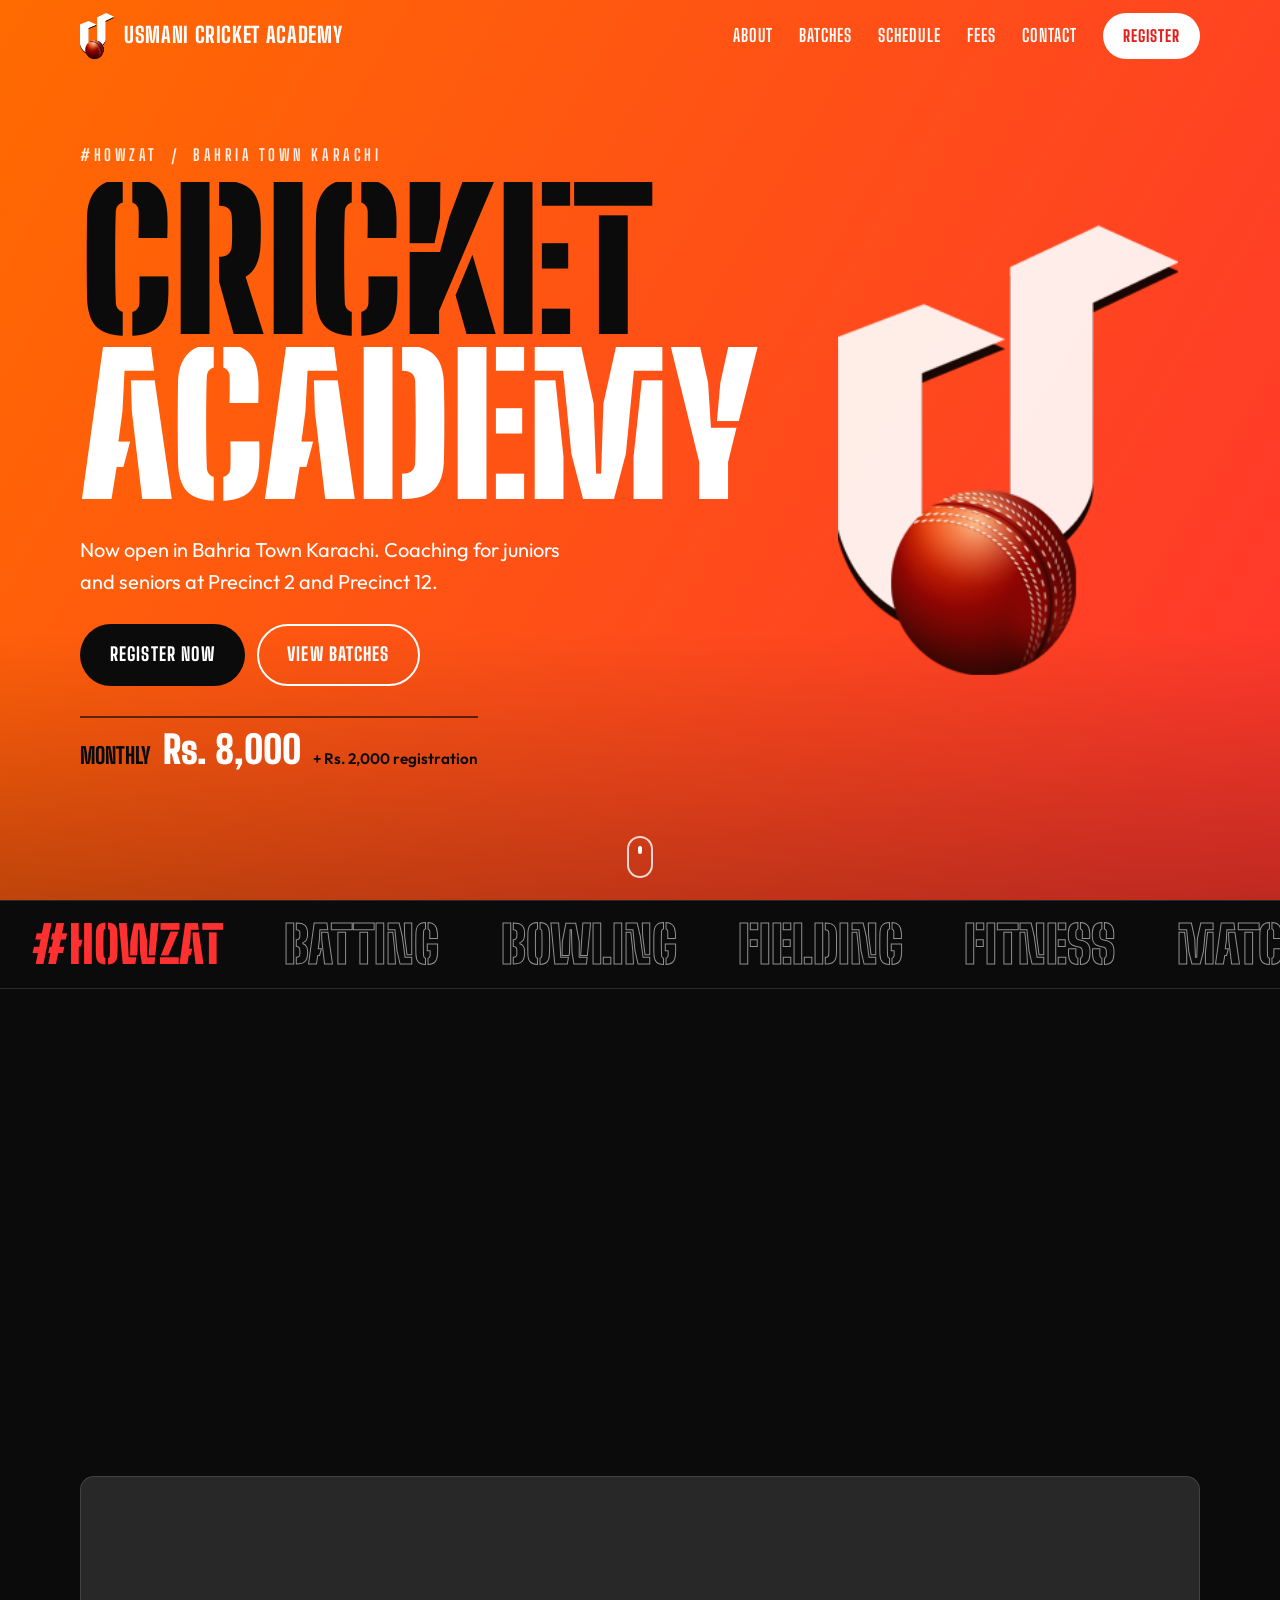
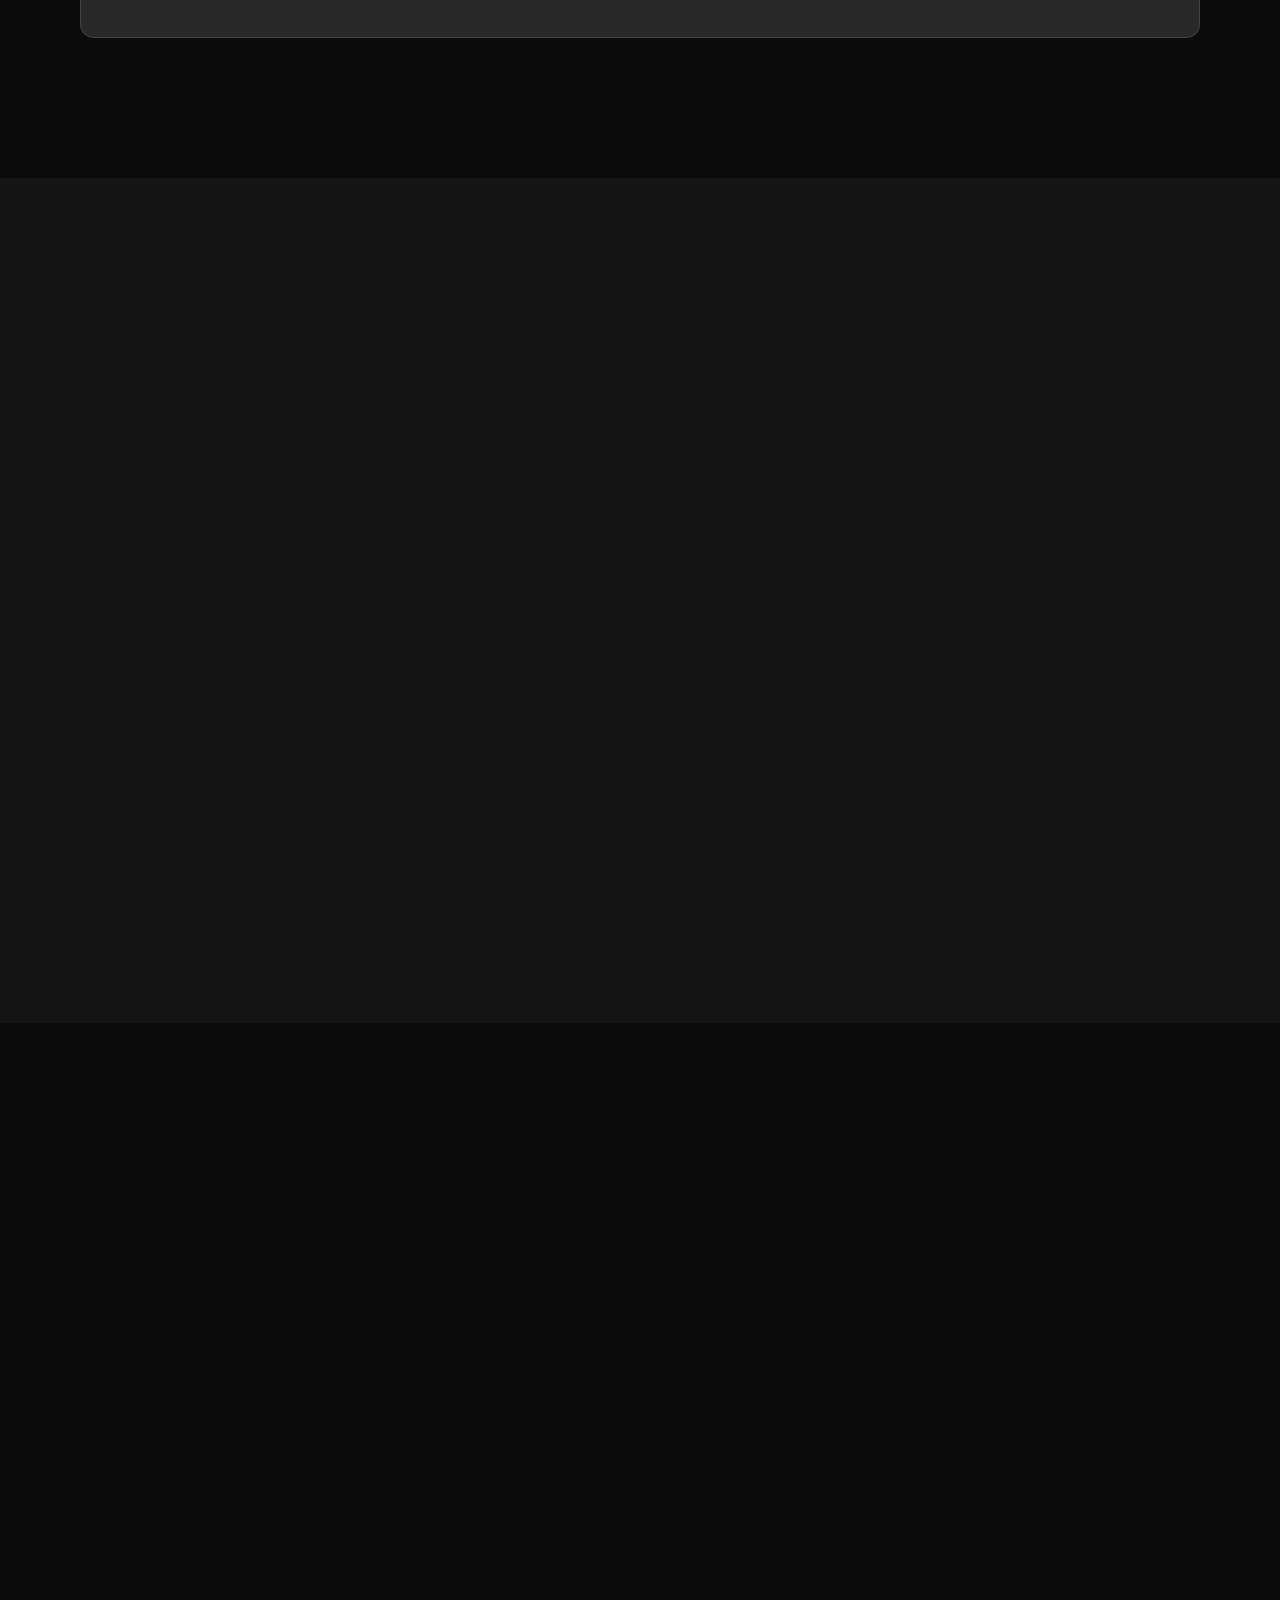
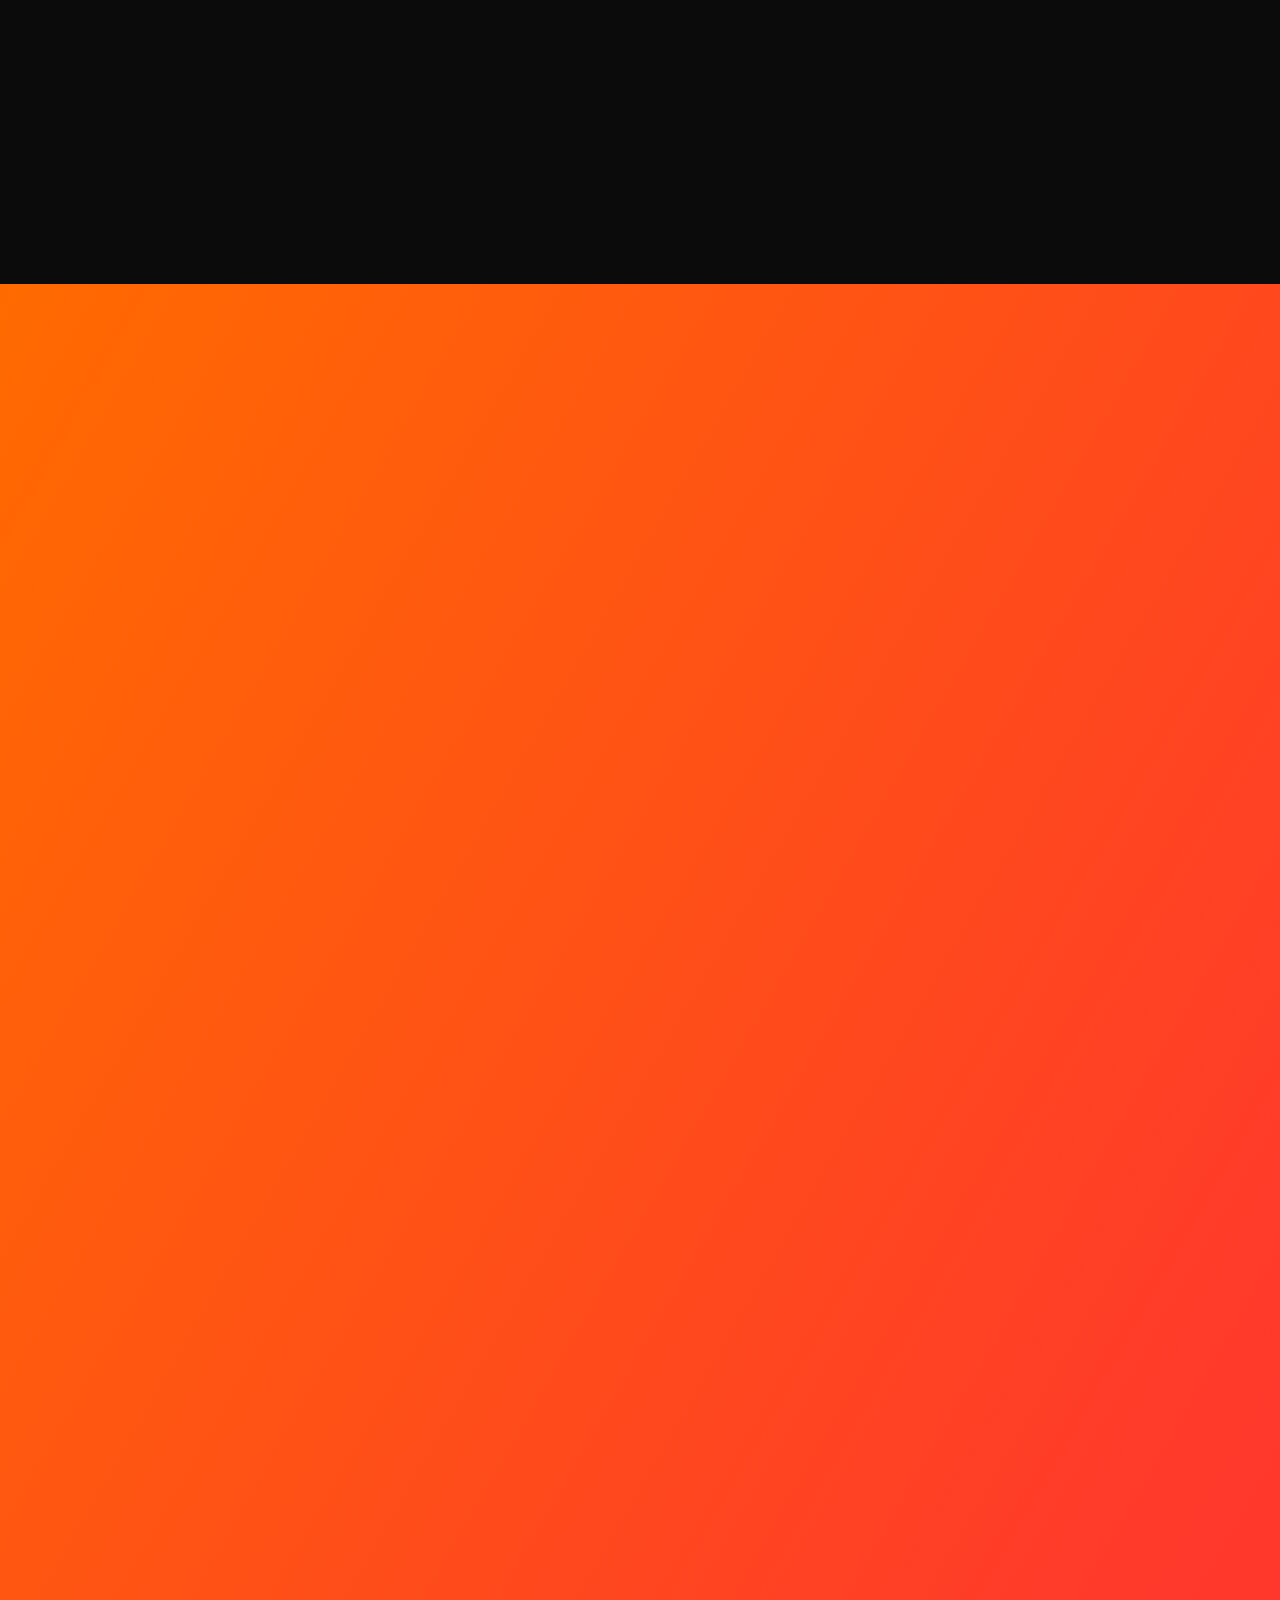
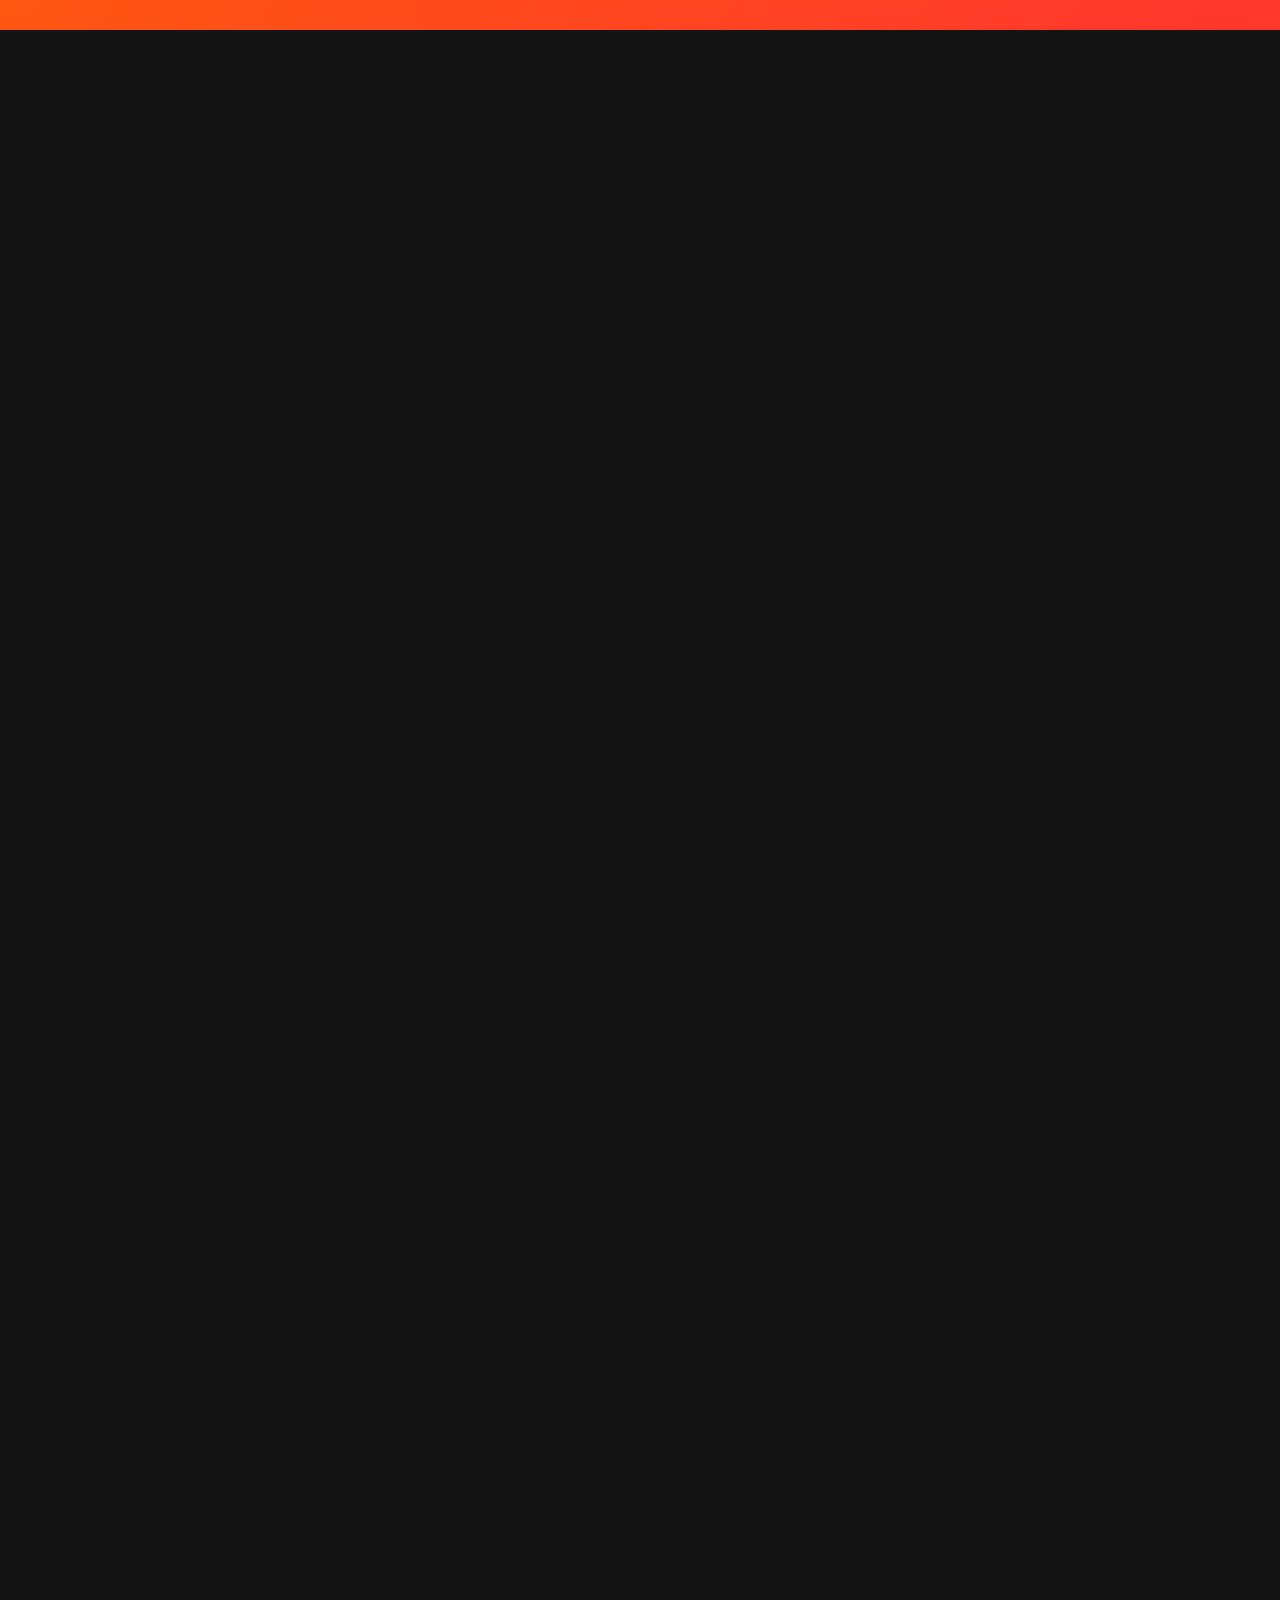
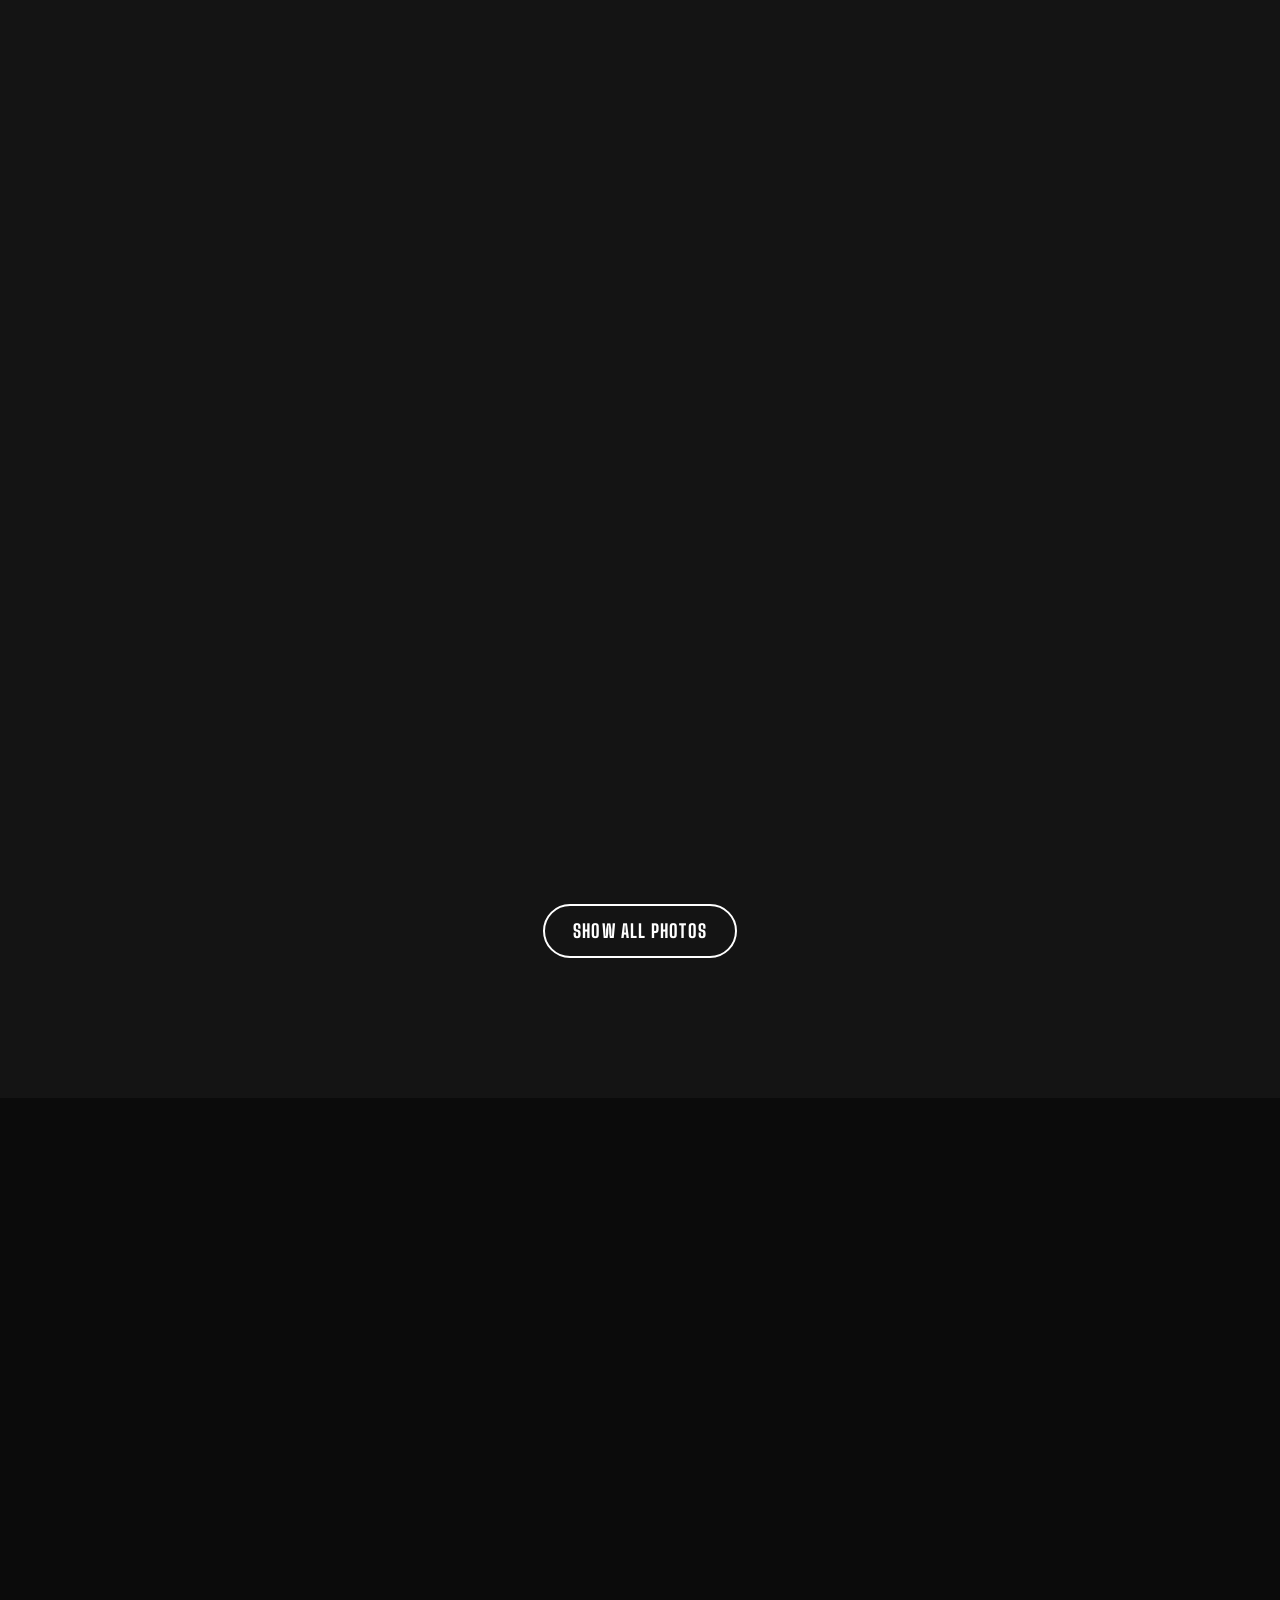
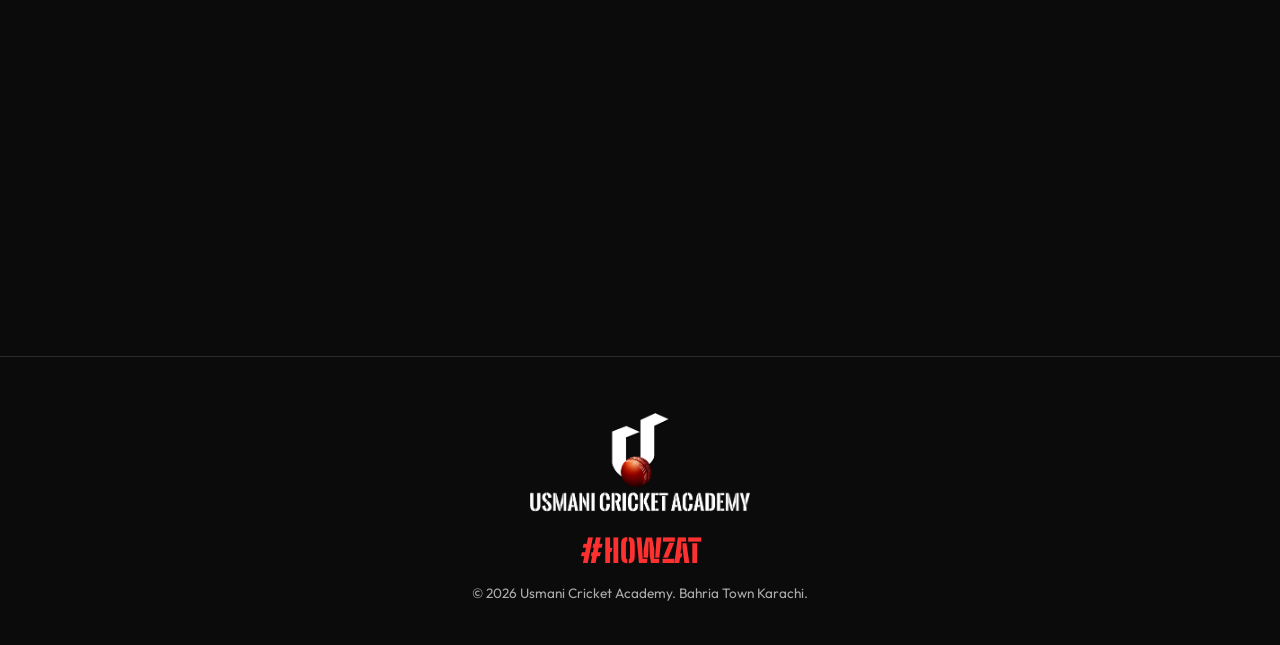
==== commit 516e27fa: "Move office to Usmani Heights, Avenue 9, add office photo and gallery photo 19 Both designs now show" ====
--- a/public_html/index.html
+++ b/public_html/index.html
@@ -271,6 +271,7 @@
           <a class="m-item" href="assets/photos/academy-16.jpg"><img src="assets/photos/academy-16.jpg" alt="Batter in orange kit at the crease" width="1280" height="960" loading="lazy"></a>
           <a class="m-item" href="assets/photos/academy-17.jpg"><img src="assets/photos/academy-17.jpg" alt="Squad in white kit and orange caps, front row kneeling" width="1280" height="720" loading="lazy"></a>
           <a class="m-item" href="assets/photos/academy-18.jpg"><img src="assets/photos/academy-18.jpg" alt="Bowler in white kit delivering the ball" width="1128" height="706" loading="lazy"></a>
+          <a class="m-item" href="assets/photos/academy-19.jpg"><img src="assets/photos/academy-19.jpg" alt="Academy squad in orange kits with their coach on the ground" width="1280" height="720" loading="lazy"></a>
         </div>
         <button class="btn btn-ghost more-btn" type="button" aria-controls="masonry" aria-expanded="false">Show all photos</button>
       </div>
@@ -355,7 +356,7 @@
           <h2 class="section-title">Find us</h2>
           <dl class="contact-list">
             <dt>Office</dt>
-            <dd>Plot 282, Liberty Commercial,<br>Precinct 4, Bahria Town, Karachi</dd>
+            <dd>Office #2, Usmani Heights,<br>Avenue 9, Bahria Town, Karachi</dd>
             <dt>Training grounds</dt>
             <dd>Precinct 2 (Sports Complex, Dolphin) and Precinct 12, Bahria Town Karachi</dd>
             <dt>Phone</dt>
@@ -370,10 +371,15 @@
             <a href="#">YouTube</a>
           </div>
         </div>
-        <div class="map reveal">
-          <!-- PLACEHOLDER: swap for the exact Google Maps embed of the academy -->
-          <iframe title="Map of Liberty Commercial, Bahria Town Karachi" loading="lazy" referrerpolicy="no-referrer-when-downgrade"
-            src="https://maps.google.com/maps?q=Liberty%20Commercial%20Precinct%204%20Bahria%20Town%20Karachi&z=15&output=embed"></iframe>
+        <div class="find-media reveal">
+          <figure class="office-photo">
+            <img src="assets/photos/office.jpg" alt="Usmani Heights building on Avenue 9, home of the academy office" width="760" height="1284" loading="lazy">
+            <figcaption>Usmani Heights, Avenue 9</figcaption>
+          </figure>
+          <div class="map">
+            <iframe title="Map of Usmani Heights, Avenue 9, Bahria Town Karachi" loading="lazy" referrerpolicy="no-referrer-when-downgrade"
+              src="https://maps.google.com/maps?q=25.0307606,67.3050245&z=17&output=embed"></iframe>
+          </div>
         </div>
       </div>
     </section>
--- a/public_html/css/style.css
+++ b/public_html/css/style.css
@@ -393,3 +393,10 @@
 .m-item:hover img { transform: scale(1.04); }
 .masonry.collapsed .m-item:nth-child(n+10) { display: none; }
 .more-btn { display: flex; margin: 20px auto 0; background: transparent; }
+
+/* Office photo beside the map */
+.find-media { display: grid; grid-template-columns: .75fr 1.25fr; gap: 16px; }
+.office-photo { margin: 0; position: relative; border-radius: 20px; overflow: hidden; border: 1px solid var(--line); }
+.office-photo img { display: block; width: 100%; height: 100%; object-fit: cover; }
+.office-photo figcaption { position: absolute; left: 12px; bottom: 12px; padding: 6px 12px; border-radius: 999px; background: rgba(0,0,0,.65); font-size: .8rem; font-weight: 600; }
+@media (max-width: 560px) { .find-media { grid-template-columns: 1fr; } .office-photo { aspect-ratio: 4 / 5; } }
